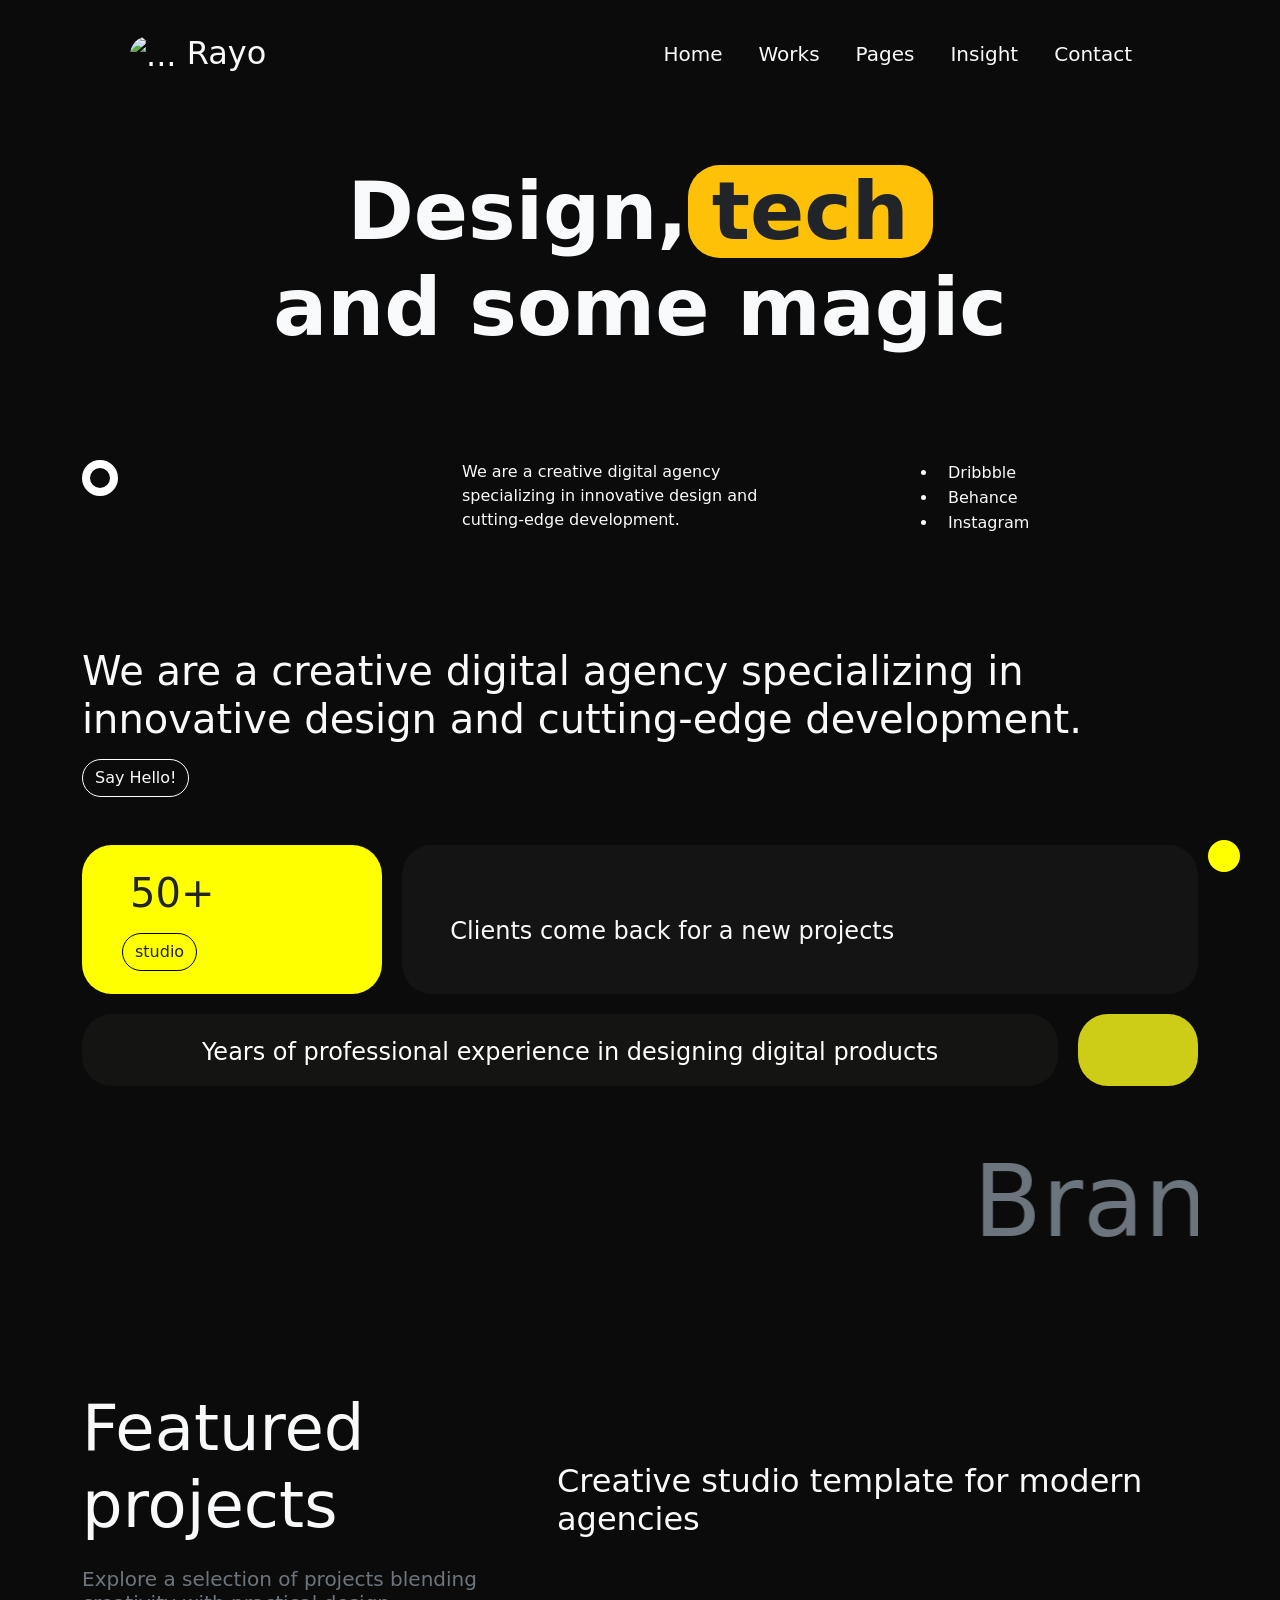
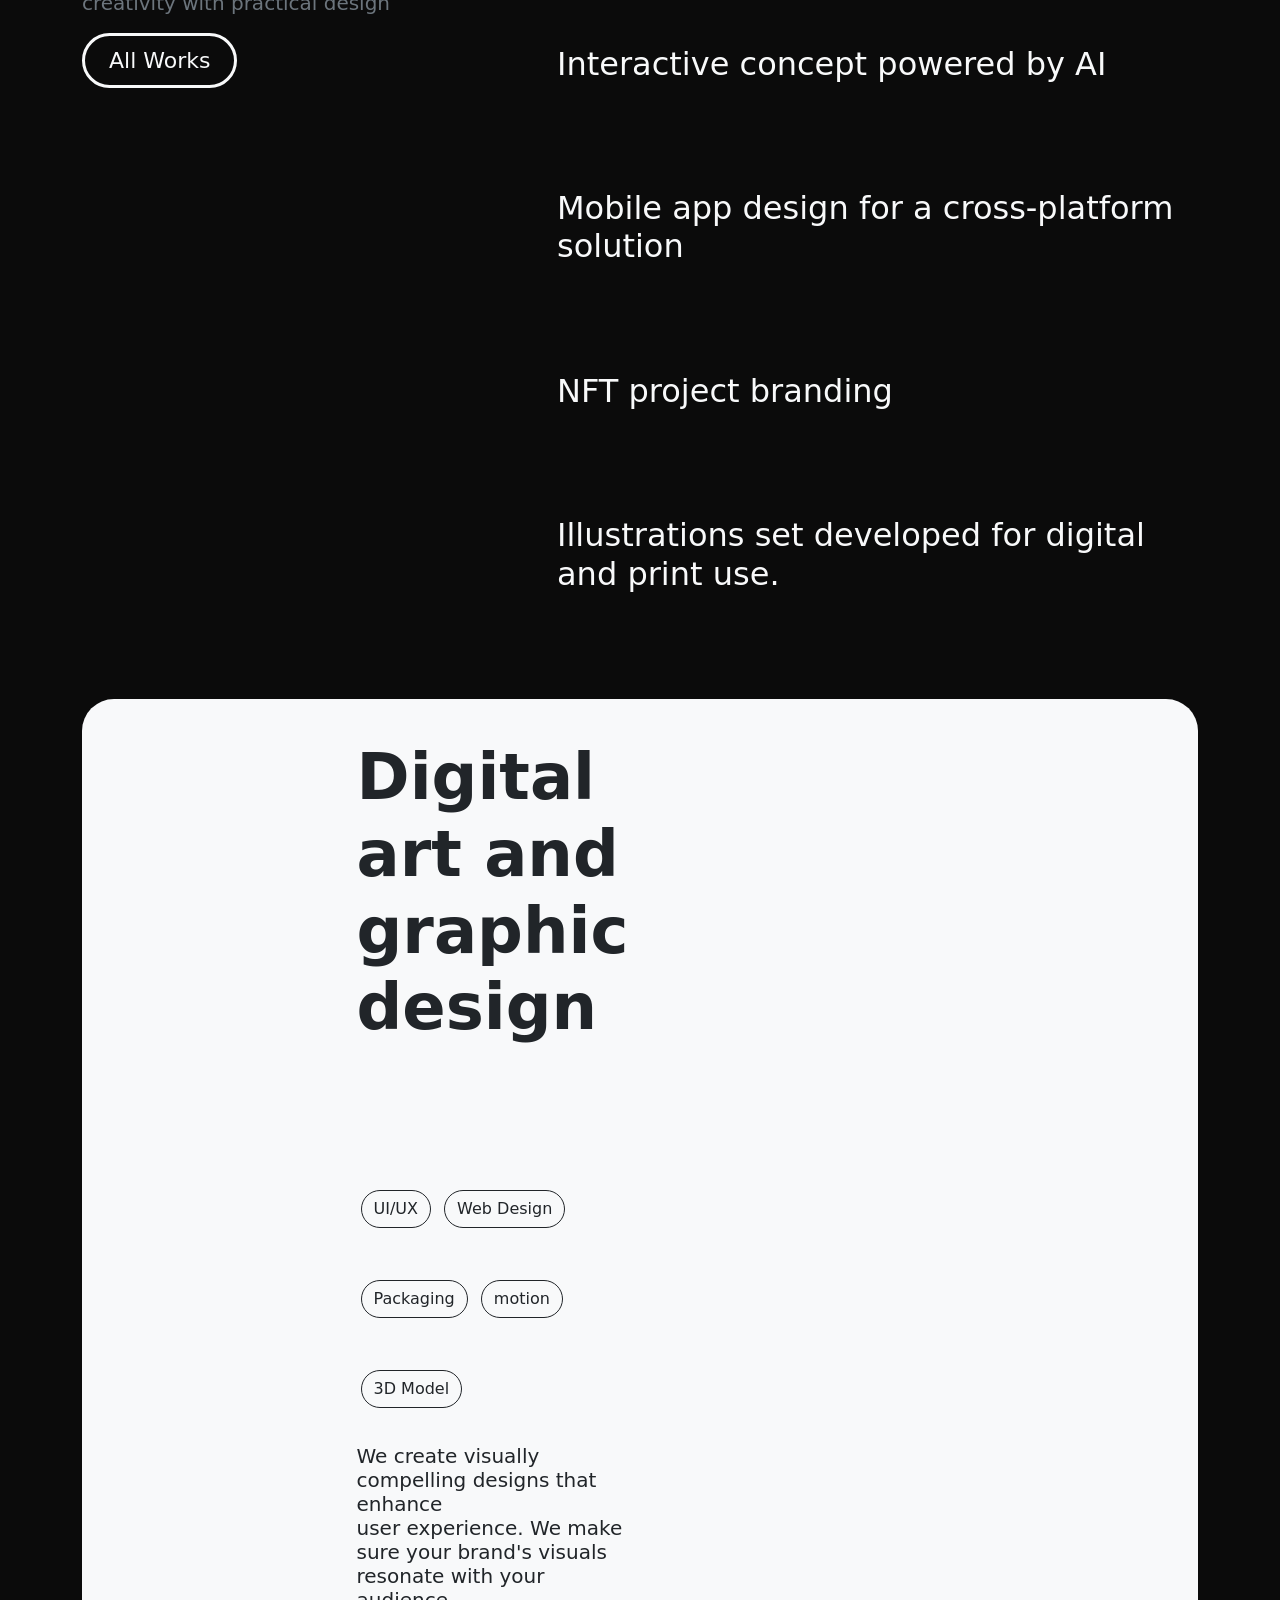
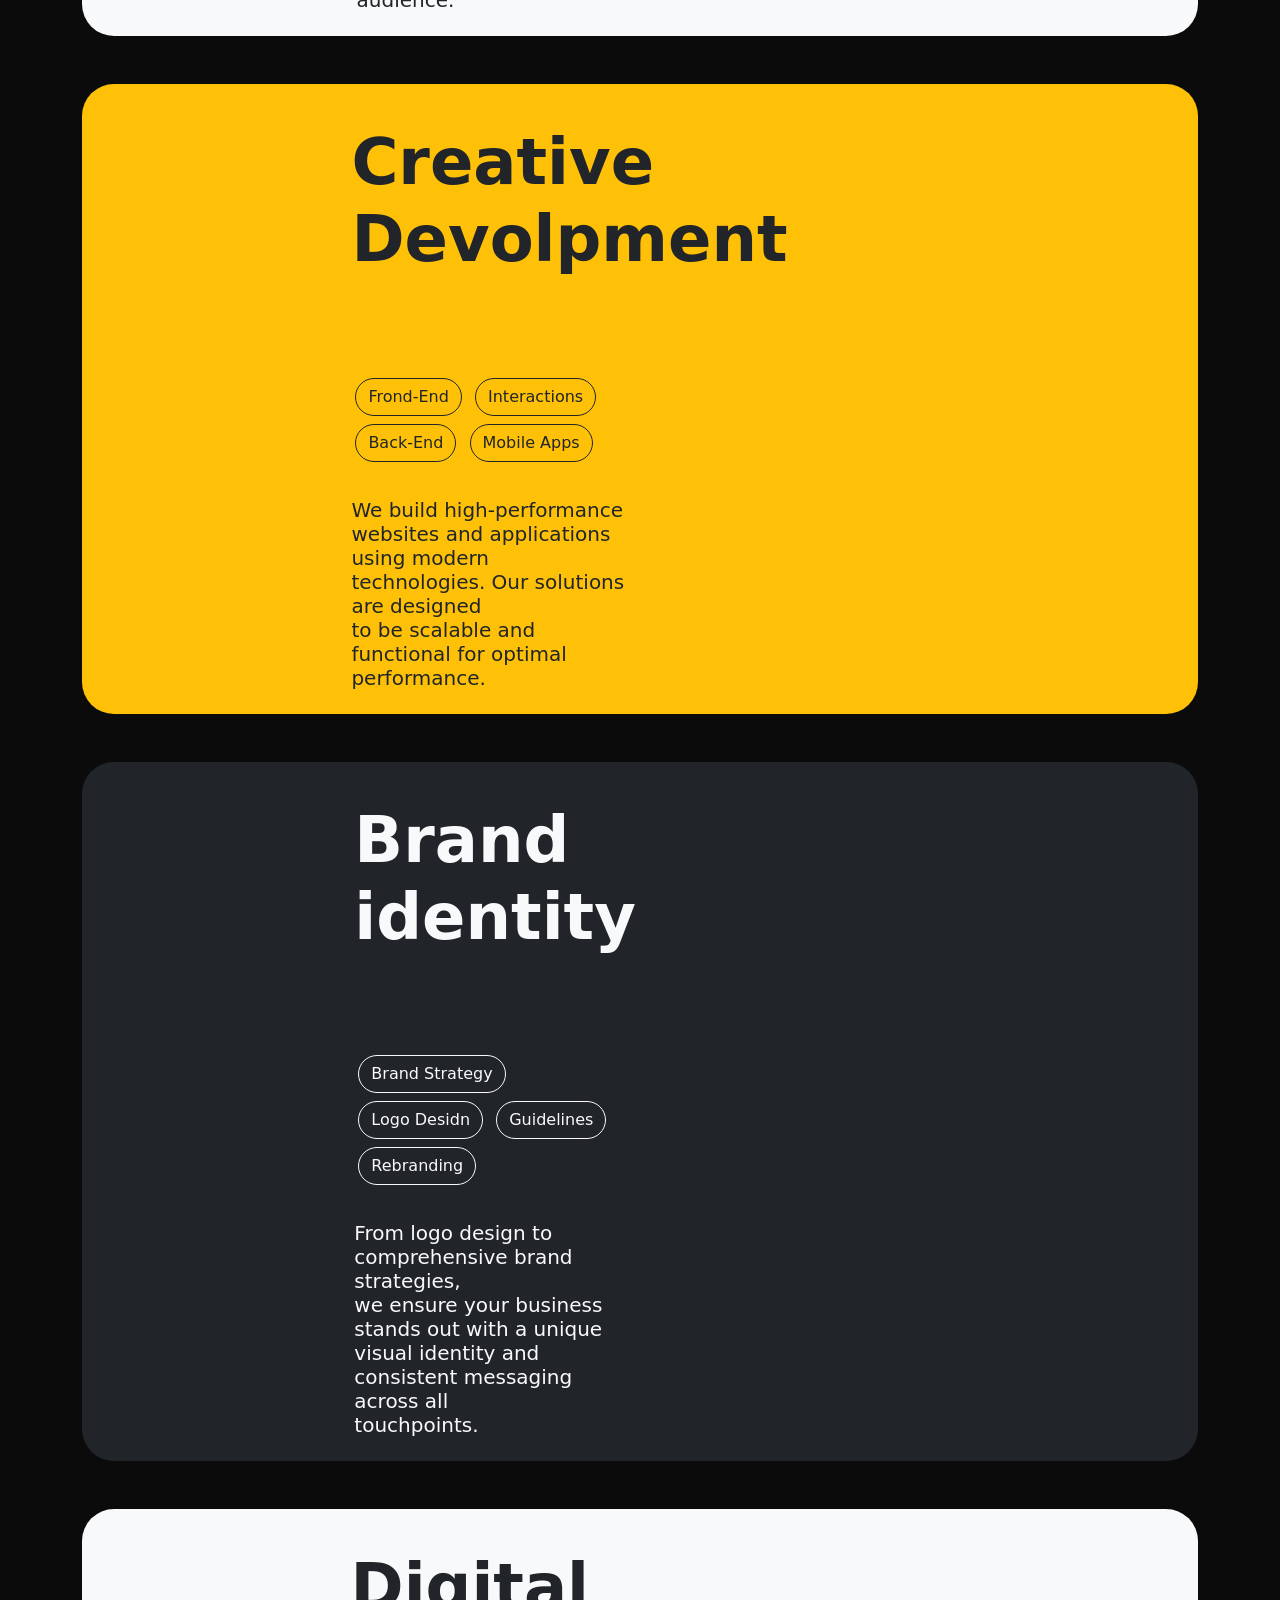
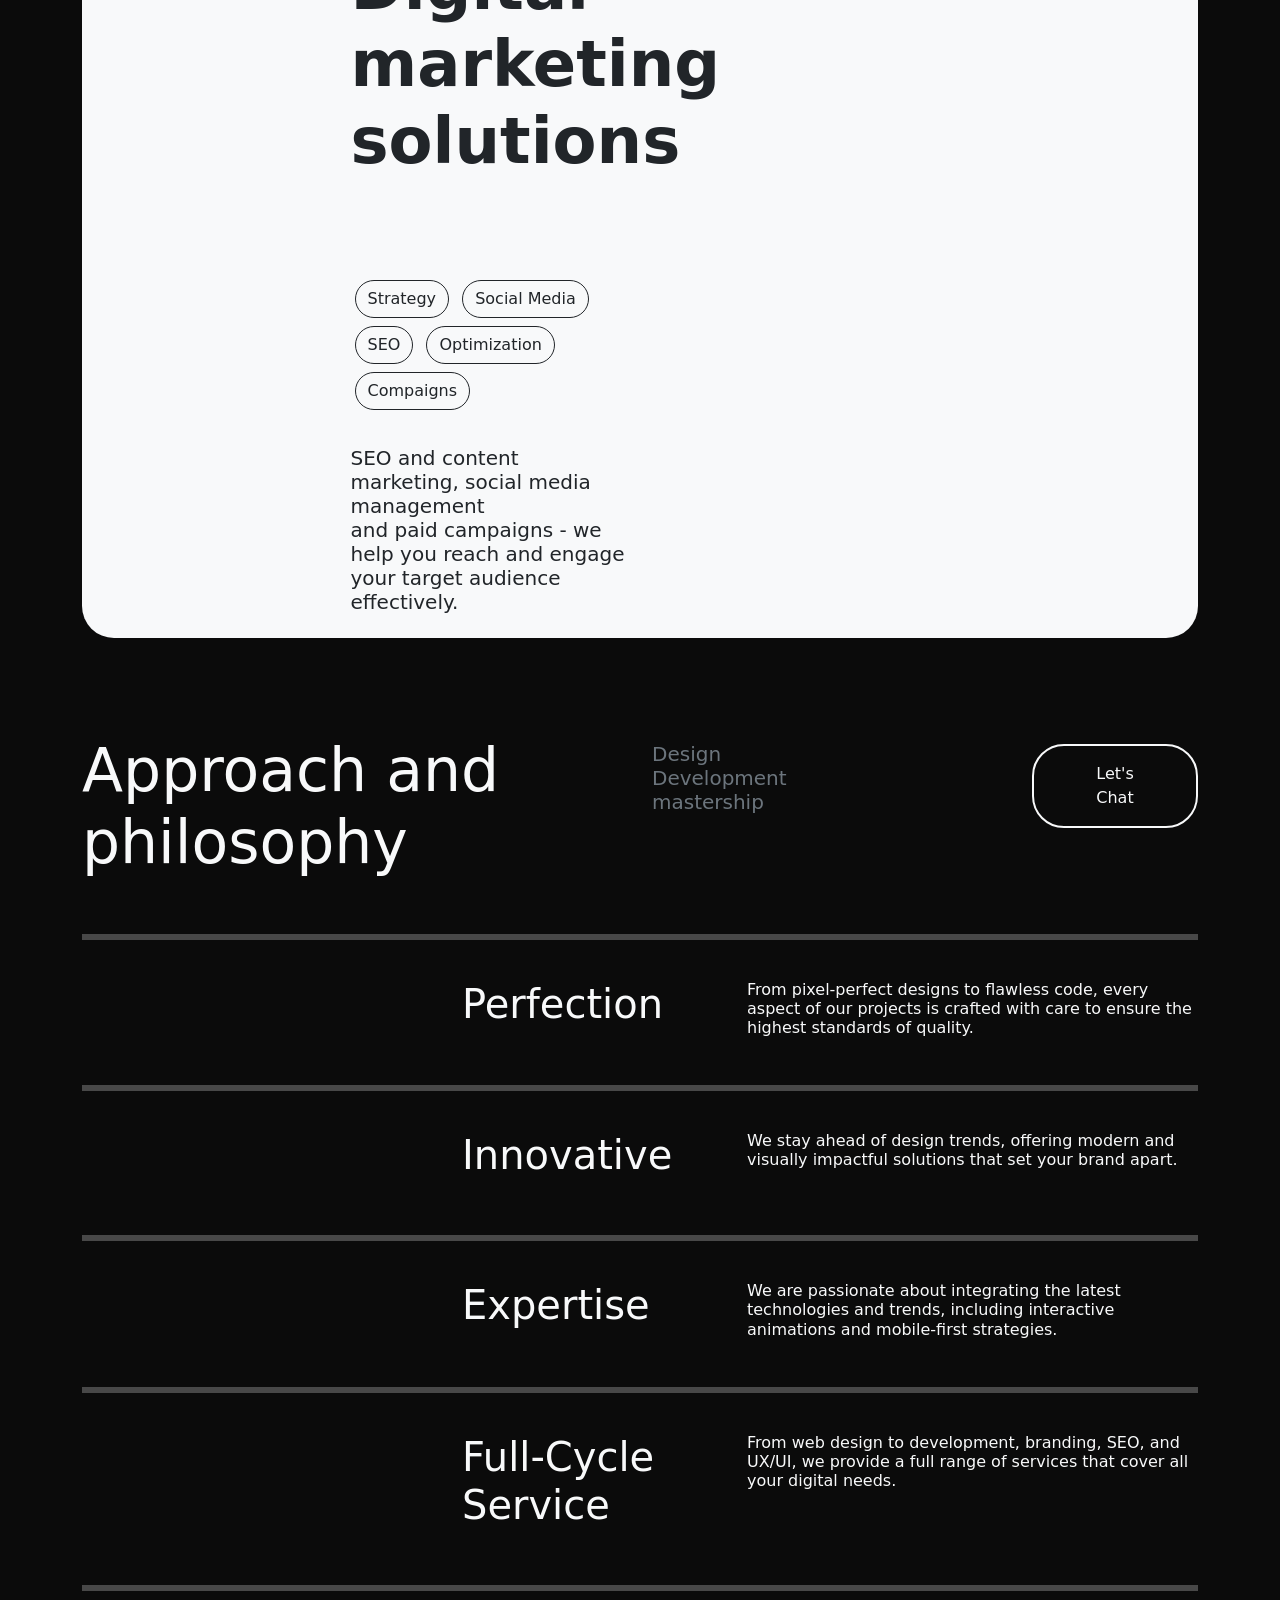
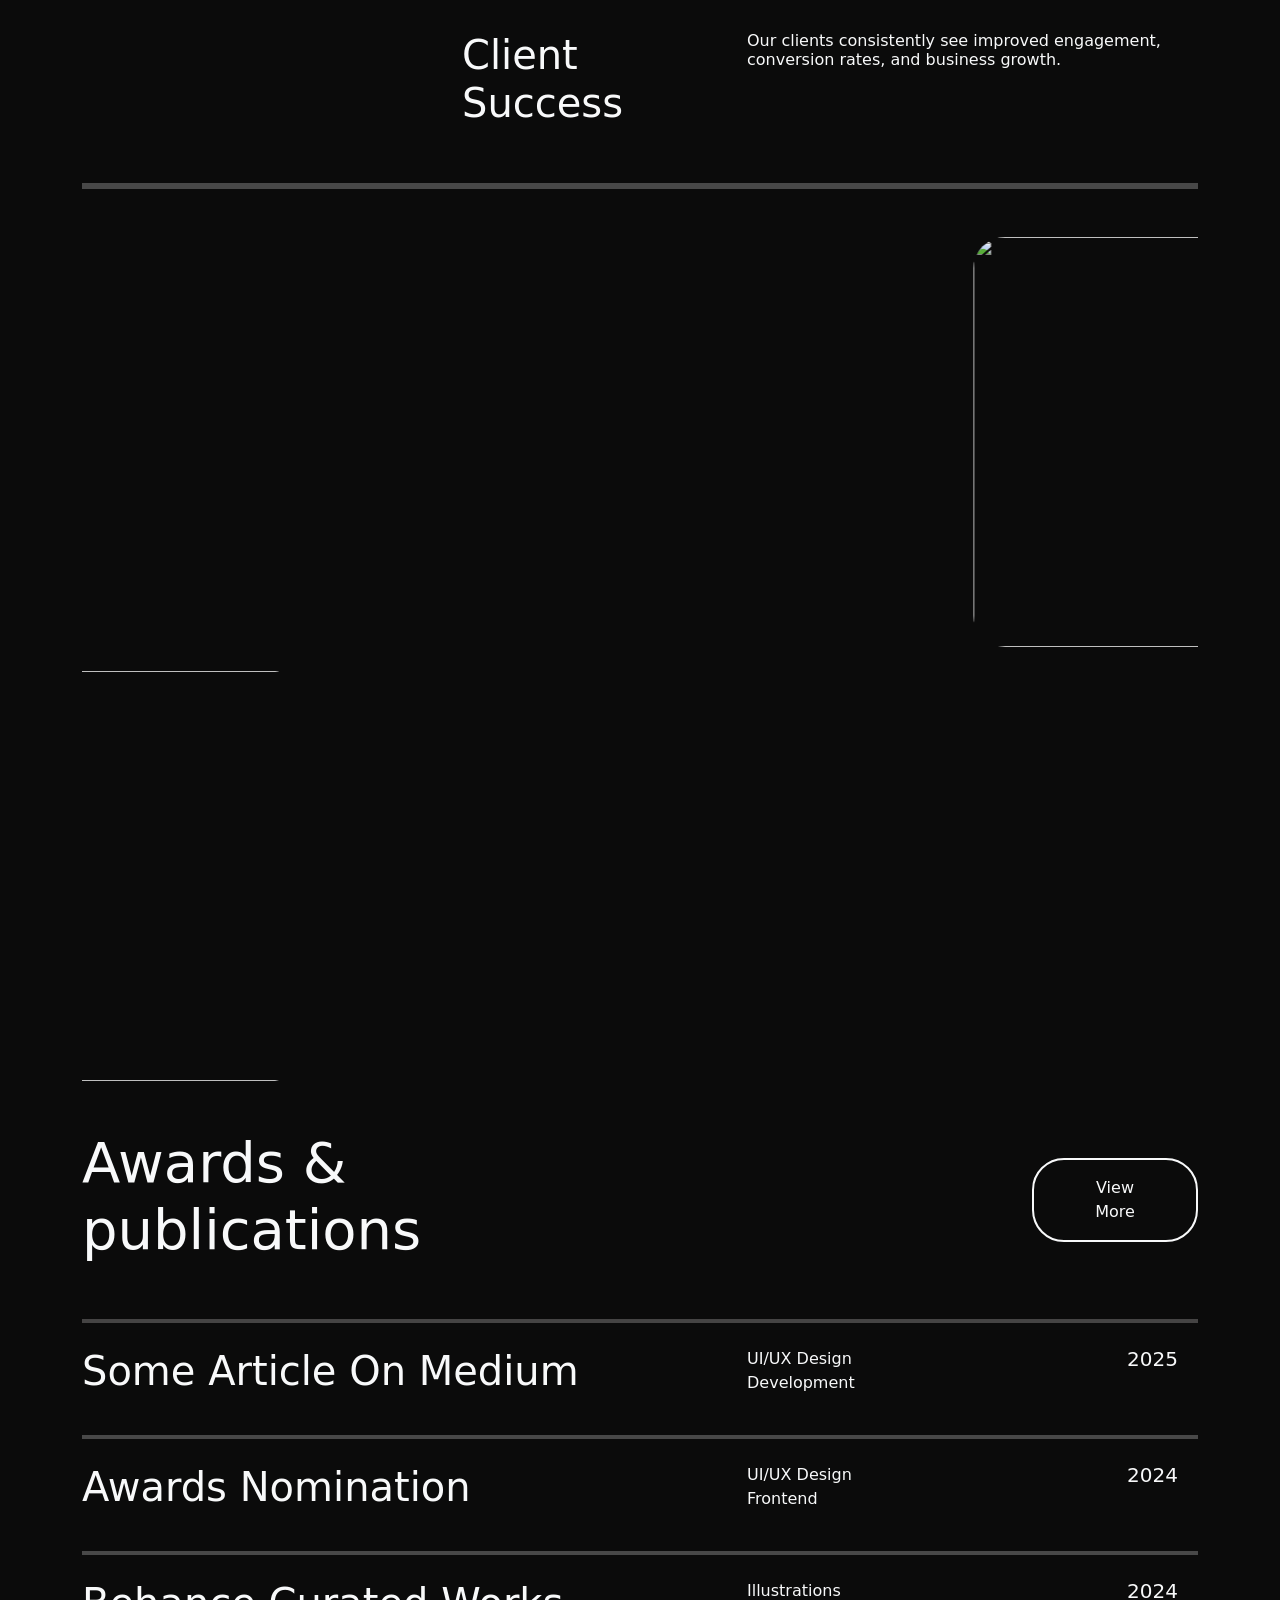
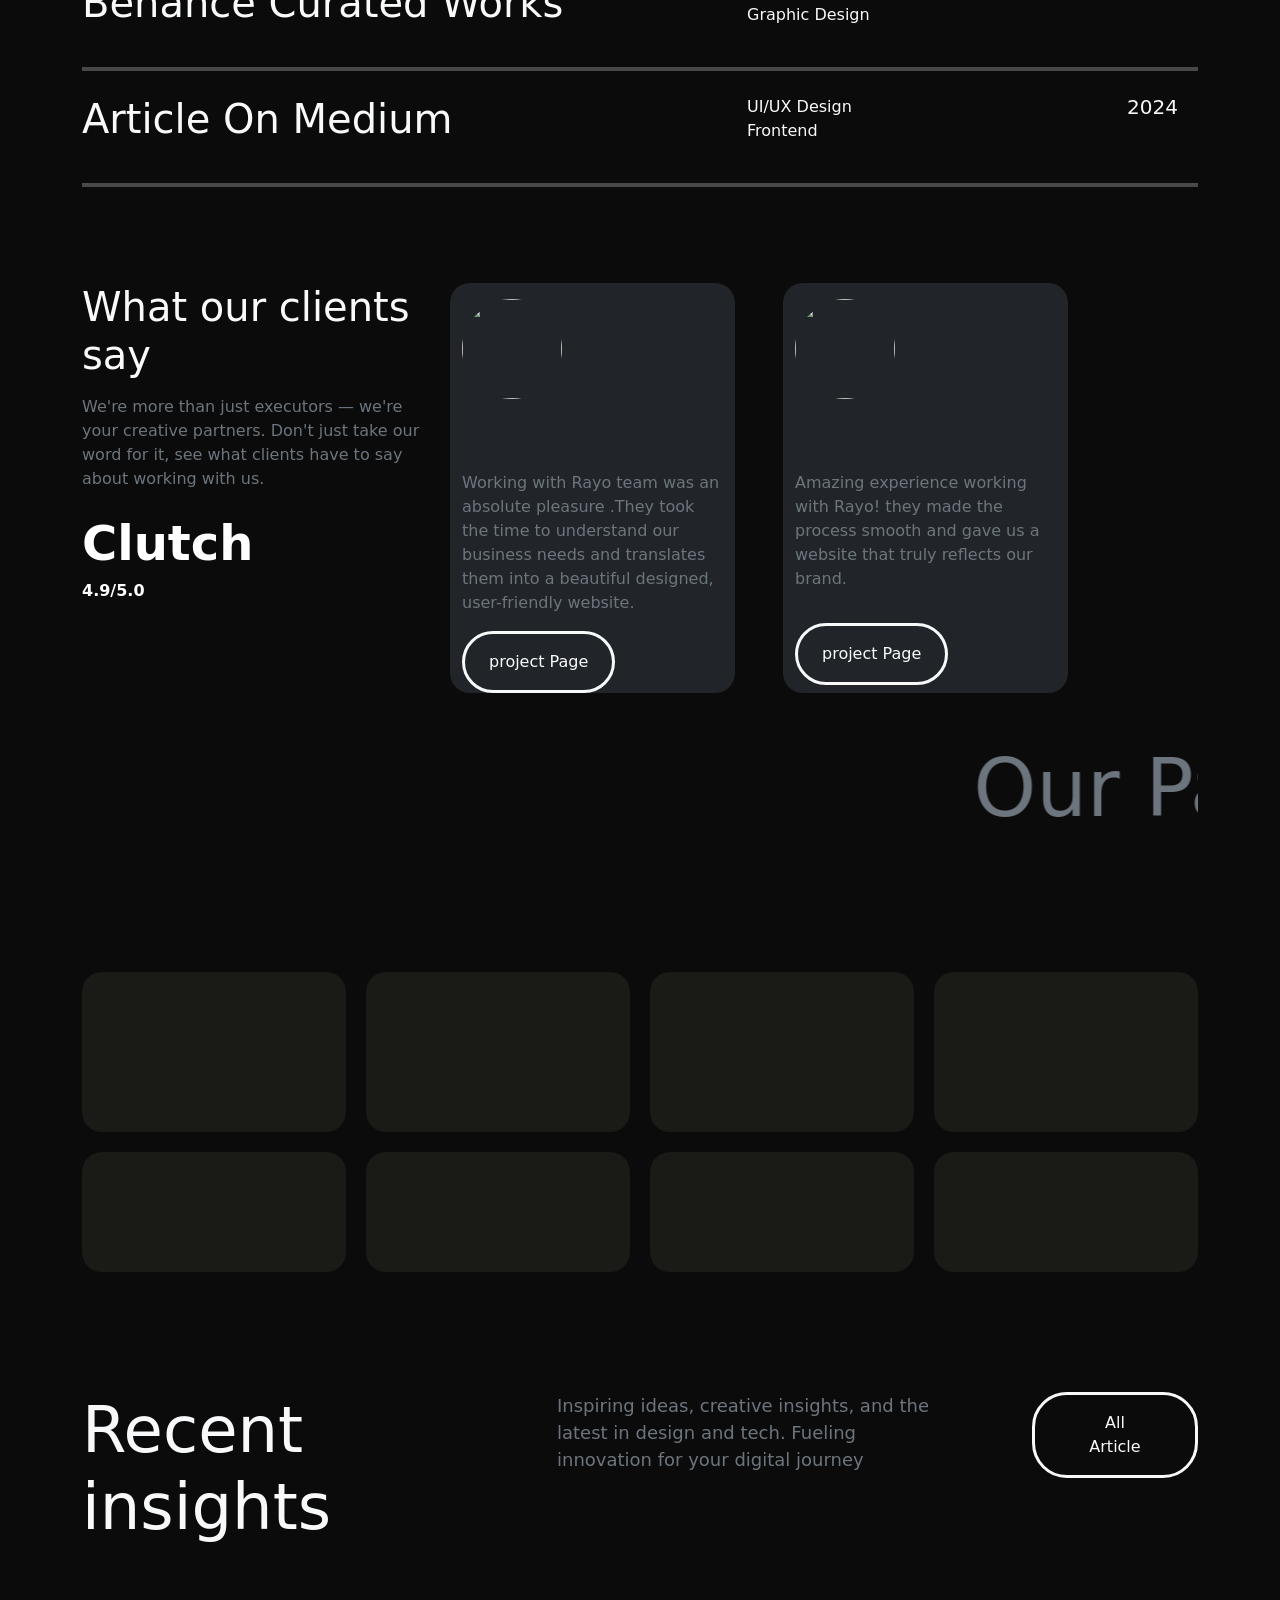
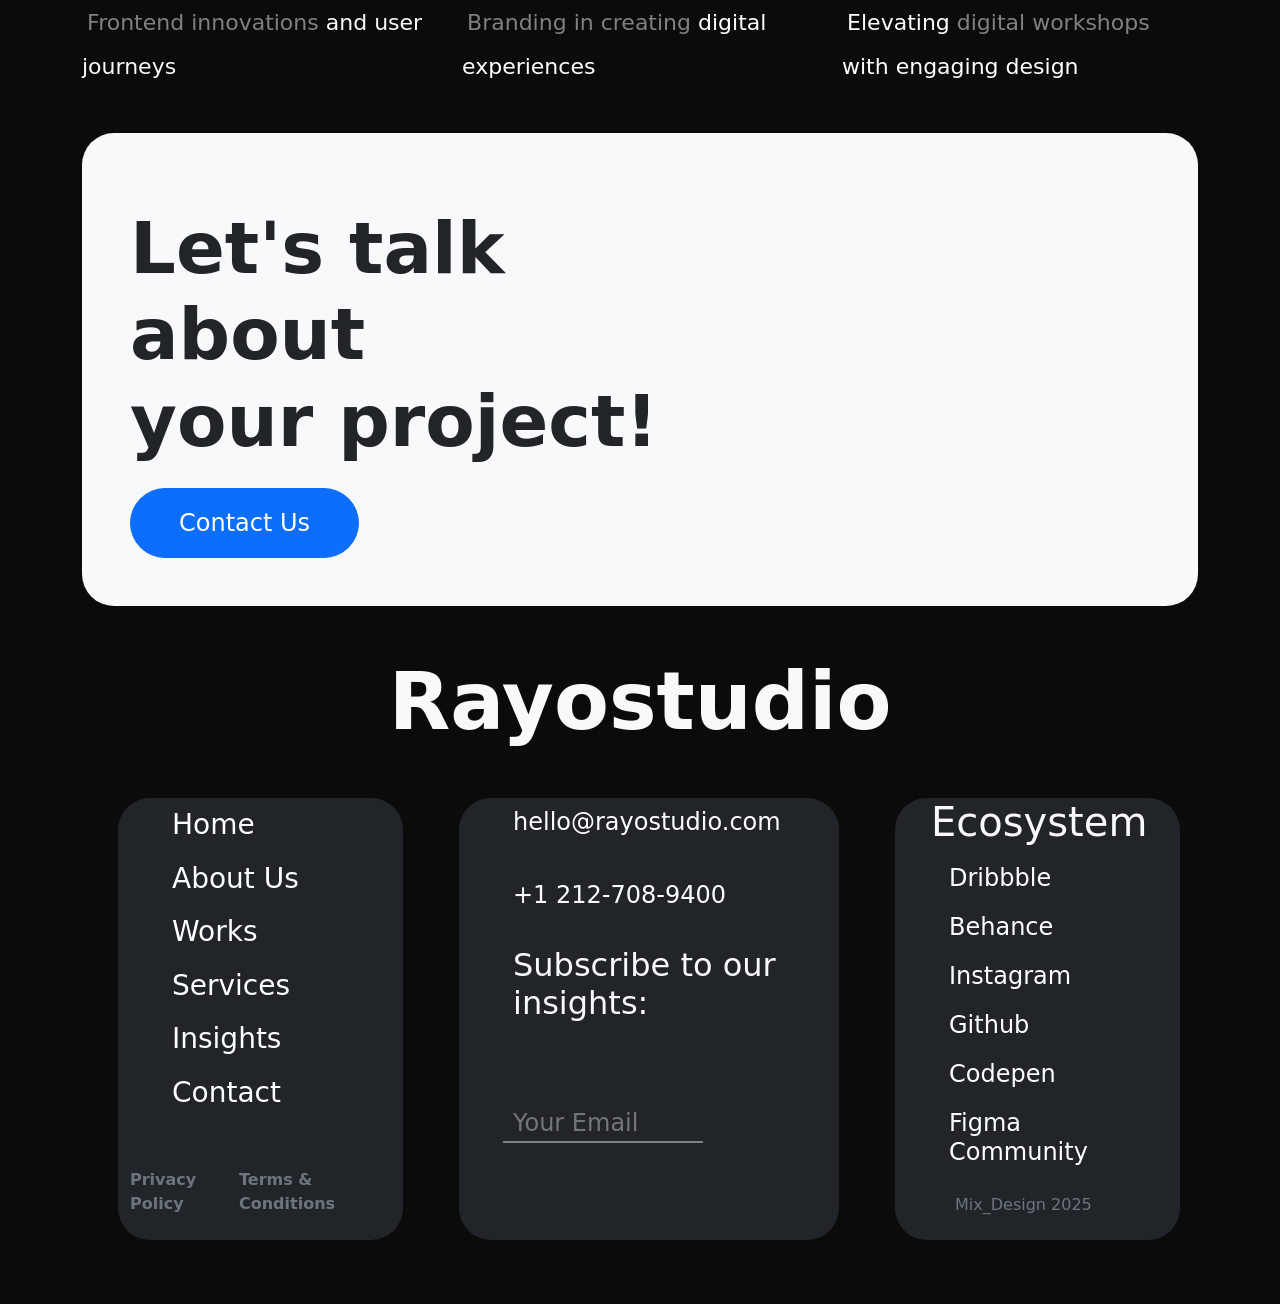
==== index.html @ 3d4ddeba "Update print statement from 'Hello' to 'Goodbye'" ====
<!DOCTYPE html>
<html lang="en">

<head>
    <meta charset="UTF-8">
    <meta name="viewport" content="width=device-width, initial-scale=1.0">
    <title>Design Tech</title>
    <!-------- css linking --------->
    <link rel="stylesheet" href="home.css">
    <link rel="icon"
        href="https://encrypted-tbn0.gstatic.com/images?q=tbn:ANd9GcSQen2JvRYiE6SrvkoeLMg0SegJmRaw70kU9w&s">
    <!--------- google font link ------->
    <link rel="preconnect" href="https://fonts.googleapis.com">
    <link rel="preconnect" href="https://fonts.gstatic.com" crossorigin>
    <link href="https://fonts.googleapis.com/css2?family=Funnel+Display:wght@300..800&display=swap" rel="stylesheet">
    <!------- boostrap link ------->
    <link rel="stylesheet" href="https://cdnjs.cloudflare.com/ajax/libs/font-awesome/7.0.1/css/all.min.css"
        integrity="sha512-2SwdPD6INVrV/lHTZbO2nodKhrnDdJK9/kg2XD1r9uGqPo1cUbujc+IYdlYdEErWNu69gVcYgdxlmVmzTWnetw=="
        crossorigin="anonymous" referrerpolicy="no-referrer" />
    <link rel="stylesheet" href="https://cdn.jsdelivr.net/npm/bootstrap@5.3.8/dist/css/bootstrap.min.css">
</head>

<body style="background-color: rgba(10, 10, 10, 0.993);">
    <div class="container col-12 ">

        <!------- navbar -------->

        <nav class="navbar navbar-expand-lg my-3 px-lg-5" id="navbar">
            <b class="bold h2 text-light">
                <img class=rounded-5
                    src="/images/wolf.png"
                    alt="..." height="60px"> Rayo</b>
            <button class="navbar-toggler" type="button" data-bs-toggle="collapse" data-bs-target="#menu">
                <i class="fa-solid fa-bars text-light"></i>
            </button>
            <div class="collapse navbar-collapse" id="menu">
                <ul class="navbar-nav ms-auto">
                    <li class="nav-item ms-auto h5">
                        <a class="nav-link text-light" href="index.html">Home</a>
                    </li>
                    <li class="nav-item ms-auto h5">
                        <a class="nav-link text-light" href="work.html">Works</a>
                    </li>
                    <li class="nav-item ms-auto h5">
                        <a class="nav-link text-light" href="page.html">Pages</a>
                    </li>
                    <li class="nav-item ms-auto h5">
                        <a class="nav-link text-light" href="insight.html">Insight</a>
                    </li>
                    <li class="nav-item ms-auto h5">
                        <a class="nav-link text-light " href="contact.html">Contact</a>
                    </li>
                </ul>
            </div>
        </nav>

        <!--------- home -------->

        <section id="home">
            <div class="row">
                <div class="col-lg-12 col-md-12 col-sm-12 my-5 text-center">
                    <h1 class="text-light display-1">Design,<span
                            class="bg-warning text-dark rounded-5 px-4">tech</span><br>and some magic</h1>
                </div>
                <div class="col col-lg-8 position-relative">
                    <img class="aa d-none d-md-block"
                        src="/images/silverheart.webp" alt=""
                        height="100">
                    <img class="bb d-none d-md-block"
                        src="/images/helmet.webp" alt="" height="100">
                    <img class="cc d-none d-md-block"
                        src="/images/dice.webp" alt="" height="100">
                </div>
            </div>
        </section>

        <section class="my-5 ">
            <div class="row">
                <div class="col d-none d-md-block">
                    <img class="ss" src="/images/sringroll.webp"
                        alt="" height="70px">
                </div>
                <div class="col text-light">
                    <p>We are a creative digital agency specializing in innovative design and cutting-edge development.
                    </p>
                </div>
                <div class="col text-light">
                    <ul class="d mx-5 px-5">
                        <li>Dribbble</li>
                        <li>Behance</li>
                        <li>Instagram</li>
                    </ul>
                </div>
            </div>
            <img class="img-fluid my-5 rounded-5"
                src="/images/blen" alt="">
            <p class="text-light display-6">We are a creative digital agency specializing in innovative design and
                cutting-edge development.</p>
            <button class="btn text-light border-white rounded-5">Say Hello!</button>
        </section>

        <section class="grid my-5">
            <div class="g1">
                <img src="/images/star.webp" alt="">
                <h1 class="mx-5 ">50+</h1>
                <button class="btn btn-rounded-5"> studio</button>
            </div>
            <div class="g2">
                <img src="/images/twophone.webp" alt="">
                <p class="text-light m-5 h4">Clients come back for a new projects</p>
            </div>
            <div class="g3">
                <img src="/images/robo" alt="">
                <p>Years of professional experience in designing digital products</p>

            </div>
            <div class="g4">
                <img src="/images/helmet.webp" alt="">
            </div>
        </section>


        <div class="run">              
            <marquee
                class="text-secondary display-1 d-flex d-inline align-items-center justify-content-around w-100 col-12 py-2" style="font-weight: 400; font-size: 100px;">
                Branding <svg xmlns="http://www.w3.org/2000/svg" width="16" height="16" fill="currentColor"
                class="bi bi-stars" viewBox="0 0 16 16">
                <path
                d="M7.657 6.247c.11-.33.576-.33.686 0l.645 1.937a2.89 2.89 0 0 0 1.829 1.828l1.936.645c.33.11.33.576 0 .686l-1.937.645a2.89 2.89 0 0 0-1.828 1.829l-.645 1.936a.361.361 0 0 1-.686 0l-.645-1.937a2.89 2.89 0 0 0-1.828-1.828l-1.937-.645a.361.361 0 0 1 0-.686l1.937-.645a2.89 2.89 0 0 0 1.828-1.828zM3.794 1.148a.217.217 0 0 1 .412 0l.387 1.162c.173.518.579.924 1.097 1.097l1.162.387a.217.217 0 0 1 0 .412l-1.162.387A1.73 1.73 0 0 0 4.593 5.69l-.387 1.162a.217.217 0 0 1-.412 0L3.407 5.69A1.73 1.73 0 0 0 2.31 4.593l-1.162-.387a.217.217 0 0 1 0-.412l1.162-.387A1.73 1.73 0 0 0 3.407 2.31zM10.863.099a.145.145 0 0 1 .274 0l.258.774c.115.346.386.617.732.732l.774.258a.145.145 0 0 1 0 .274l-.774.258a1.16 1.16 0 0 0-.732.732l-.258.774a.145.145 0 0 1-.274 0l-.258-.774a1.16 1.16 0 0 0-.732-.732L9.1 2.137a.145.145 0 0 1 0-.274l.774-.258c.346-.115.617-.386.732-.732z" />
                </svg>eCommerce<svg xmlns="http://www.w3.org/2000/svg" width="16" height="16" fill="currentColor"
                class="bi bi-stars" viewBox="0 0 16 16">
                <path
                d="M7.657 6.247c.11-.33.576-.33.686 0l.645 1.937a2.89 2.89 0 0 0 1.829 1.828l1.936.645c.33.11.33.576 0 .686l-1.937.645a2.89 2.89 0 0 0-1.828 1.829l-.645 1.936a.361.361 0 0 1-.686 0l-.645-1.937a2.89 2.89 0 0 0-1.828-1.828l-1.937-.645a.361.361 0 0 1 0-.686l1.937-.645a2.89 2.89 0 0 0 1.828-1.828zM3.794 1.148a.217.217 0 0 1 .412 0l.387 1.162c.173.518.579.924 1.097 1.097l1.162.387a.217.217 0 0 1 0 .412l-1.162.387A1.73 1.73 0 0 0 4.593 5.69l-.387 1.162a.217.217 0 0 1-.412 0L3.407 5.69A1.73 1.73 0 0 0 2.31 4.593l-1.162-.387a.217.217 0 0 1 0-.412l1.162-.387A1.73 1.73 0 0 0 3.407 2.31zM10.863.099a.145.145 0 0 1 .274 0l.258.774c.115.346.386.617.732.732l.774.258a.145.145 0 0 1 0 .274l-.774.258a1.16 1.16 0 0 0-.732.732l-.258.774a.145.145 0 0 1-.274 0l-.258-.774a1.16 1.16 0 0 0-.732-.732L9.1 2.137a.145.145 0 0 1 0-.274l.774-.258c.346-.115.617-.386.732-.732z" />
                </svg> Mobile<svg xmlns="http://www.w3.org/2000/svg" width="16" height="16" fill="currentColor"
                class="bi bi-stars" viewBox="0 0 16 16">
                <path
                d="M7.657 6.247c.11-.33.576-.33.686 0l.645 1.937a2.89 2.89 0 0 0 1.829 1.828l1.936.645c.33.11.33.576 0 .686l-1.937.645a2.89 2.89 0 0 0-1.828 1.829l-.645 1.936a.361.361 0 0 1-.686 0l-.645-1.937a2.89 2.89 0 0 0-1.828-1.828l-1.937-.645a.361.361 0 0 1 0-.686l1.937-.645a2.89 2.89 0 0 0 1.828-1.828zM3.794 1.148a.217.217 0 0 1 .412 0l.387 1.162c.173.518.579.924 1.097 1.097l1.162.387a.217.217 0 0 1 0 .412l-1.162.387A1.73 1.73 0 0 0 4.593 5.69l-.387 1.162a.217.217 0 0 1-.412 0L3.407 5.69A1.73 1.73 0 0 0 2.31 4.593l-1.162-.387a.217.217 0 0 1 0-.412l1.162-.387A1.73 1.73 0 0 0 3.407 2.31zM10.863.099a.145.145 0 0 1 .274 0l.258.774c.115.346.386.617.732.732l.774.258a.145.145 0 0 1 0 .274l-.774.258a1.16 1.16 0 0 0-.732.732l-.258.774a.145.145 0 0 1-.274 0l-.258-.774a1.16 1.16 0 0 0-.732-.732L9.1 2.137a.145.145 0 0 1 0-.274l.774-.258c.346-.115.617-.386.732-.732z" />
                </svg> Apps<svg xmlns="http://www.w3.org/2000/svg" width="16" height="16" fill="currentColor"
                class="bi bi-stars" viewBox="0 0 16 16">
                <path
                d="M7.657 6.247c.11-.33.576-.33.686 0l.645 1.937a2.89 2.89 0 0 0 1.829 1.828l1.936.645c.33.11.33.576 0 .686l-1.937.645a2.89 2.89 0 0 0-1.828 1.829l-.645 1.936a.361.361 0 0 1-.686 0l-.645-1.937a2.89 2.89 0 0 0-1.828-1.828l-1.937-.645a.361.361 0 0 1 0-.686l1.937-.645a2.89 2.89 0 0 0 1.828-1.828zM3.794 1.148a.217.217 0 0 1 .412 0l.387 1.162c.173.518.579.924 1.097 1.097l1.162.387a.217.217 0 0 1 0 .412l-1.162.387A1.73 1.73 0 0 0 4.593 5.69l-.387 1.162a.217.217 0 0 1-.412 0L3.407 5.69A1.73 1.73 0 0 0 2.31 4.593l-1.162-.387a.217.217 0 0 1 0-.412l1.162-.387A1.73 1.73 0 0 0 3.407 2.31zM10.863.099a.145.145 0 0 1 .274 0l.258.774c.115.346.386.617.732.732l.774.258a.145.145 0 0 1 0 .274l-.774.258a1.16 1.16 0 0 0-.732.732l-.258.774a.145.145 0 0 1-.274 0l-.258-.774a1.16 1.16 0 0 0-.732-.732L9.1 2.137a.145.145 0 0 1 0-.274l.774-.258c.346-.115.617-.386.732-.732z" />
                </svg> Design<svg xmlns="http://www.w3.org/2000/svg" width="16" height="16" fill="currentColor"
                class="bi bi-stars" viewBox="0 0 16 16">
                <path
                d="M7.657 6.247c.11-.33.576-.33.686 0l.645 1.937a2.89 2.89 0 0 0 1.829 1.828l1.936.645c.33.11.33.576 0 .686l-1.937.645a2.89 2.89 0 0 0-1.828 1.829l-.645 1.936a.361.361 0 0 1-.686 0l-.645-1.937a2.89 2.89 0 0 0-1.828-1.828l-1.937-.645a.361.361 0 0 1 0-.686l1.937-.645a2.89 2.89 0 0 0 1.828-1.828zM3.794 1.148a.217.217 0 0 1 .412 0l.387 1.162c.173.518.579.924 1.097 1.097l1.162.387a.217.217 0 0 1 0 .412l-1.162.387A1.73 1.73 0 0 0 4.593 5.69l-.387 1.162a.217.217 0 0 1-.412 0L3.407 5.69A1.73 1.73 0 0 0 2.31 4.593l-1.162-.387a.217.217 0 0 1 0-.412l1.162-.387A1.73 1.73 0 0 0 3.407 2.31zM10.863.099a.145.145 0 0 1 .274 0l.258.774c.115.346.386.617.732.732l.774.258a.145.145 0 0 1 0 .274l-.774.258a1.16 1.16 0 0 0-.732.732l-.258.774a.145.145 0 0 1-.274 0l-.258-.774a1.16 1.16 0 0 0-.732-.732L9.1 2.137a.145.145 0 0 1 0-.274l.774-.258c.346-.115.617-.386.732-.732z" />
                </svg> Development<svg xmlns="http://www.w3.org/2000/svg" width="16" height="16" fill="currentColor"
                class="bi bi-stars" viewBox="0 0 16 16">
                <path
                d="M7.657 6.247c.11-.33.576-.33.686 0l.645 1.937a2.89 2.89 0 0 0 1.829 1.828l1.936.645c.33.11.33.576 0 .686l-1.937.645a2.89 2.89 0 0 0-1.828 1.829l-.645 1.936a.361.361 0 0 1-.686 0l-.645-1.937a2.89 2.89 0 0 0-1.828-1.828l-1.937-.645a.361.361 0 0 1 0-.686l1.937-.645a2.89 2.89 0 0 0 1.828-1.828zM3.794 1.148a.217.217 0 0 1 .412 0l.387 1.162c.173.518.579.924 1.097 1.097l1.162.387a.217.217 0 0 1 0 .412l-1.162.387A1.73 1.73 0 0 0 4.593 5.69l-.387 1.162a.217.217 0 0 1-.412 0L3.407 5.69A1.73 1.73 0 0 0 2.31 4.593l-1.162-.387a.217.217 0 0 1 0-.412l1.162-.387A1.73 1.73 0 0 0 3.407 2.31zM10.863.099a.145.145 0 0 1 .274 0l.258.774c.115.346.386.617.732.732l.774.258a.145.145 0 0 1 0 .274l-.774.258a1.16 1.16 0 0 0-.732.732l-.258.774a.145.145 0 0 1-.274 0l-.258-.774a1.16 1.16 0 0 0-.732-.732L9.1 2.137a.145.145 0 0 1 0-.274l.774-.258c.346-.115.617-.386.732-.732z" />
                </svg>
            </marquee> 
        </div>

        <div class="feature my-5 py-5">
            <div class="row">
                <div class="left col-lg-5 col-md-5 col-sm-12">
                    <h1 class="text-light display-3 my-4">Featured<br>projects</h1>
                    <p class="text-secondary h5 my-3">Explore a selection of projects blending<br>creativity with practical design</p>
                    <button class="btn rounded-5 border-light border-3 text-light p-2 px-4"> <span class="aw">All Works</span></button>
                </div>
                <div class="left col-lg-7 col-md-7 col-sm-12">
                    <img class="img-fluid  my-5 w-100 rounded-5" src="/images/laptop.webp" alt="">
                    <p class="text-light h2">Creative studio template for modern agencies</p>
                    <img class="img-fluid  my-5 w-100 rounded-5" src="/images/ai.webp" alt="">
                    <p class="text-light h2">Interactive concept powered by AI</p>
                    <img class="img-fluid  my-5 w-100 rounded-5" src="/images/handphone.webp" alt="">
                    <p class="text-light h2">Mobile app design for a cross-platform solution</p>
                    <img class="img-fluid  my-5 w-100 rounded-5" src="/images/burger.webp" alt="">
                    <p class="text-light h2">NFT project branding</p>
                    <img class="img-fluid  my-5 w-100 rounded-5" src="/images/rock.webp" alt="">
                    <p class="text-light h2">Illustrations set developed for digital and print use.</p>
                </div>
            </div>
        </div>

        <section class="bg-light rounded-5 d-flex align-items-center justify-content-around my-5 p-3 ">
            <div class="row">
                <div class="col-lg-6 col-md-12 col-sm-12 mt-4">
                    <h1 class="dd display-3 mb-lg-5 mb-md-5 mb-sm-1 mb-xs-1 pb-lg-5 pb-md-4 pb-sm-4 pb-xs-3" style="font-weight:700;">Digital art and <br> graphic design</h1>
                    <button class="btn rounded-5 border-1 border-dark m-1 mt-lg-5 " >UI/UX</button>
                    <button class="btn rounded-5 border-1 border-dark m-1 mt-lg-5 ">Web Design</button>
                    <button class="btn rounded-5 border-1 border-dark m-1 mt-lg-5 ">Packaging</button>
                    <button class="btn rounded-5 border-1 border-dark m-1 mt-lg-5 ">motion</button>
                    <button class="btn rounded-5 border-1 border-dark m-1 mt-lg-5 ">3D Model</button>
                    <p class="h5 mt-lg-4 pt-lg-2">We create visually compelling designs that enhance <br> user experience. We make sure your brand's visuals <br> resonate with your audience.</p>
                </div>
                <div class="col-lg-6 col-md-8 col-sm-6">
                    <img class="img-fluid mt-lg-5 mt-md-4 mt-sm-3" src="https://mixdesign.dev/themeforest/rayo/img/works/preview/600x600_prv-03.webp" alt="">
                </div>
            </div>
        </section>

        <section class="bg-warning rounded-5 d-flex align-items-center justify-content-around my-5 p-3">
            <div class="row">
                <div class="col-lg-6 col-md-12 col-sm-12 mt-4">
                    <h1 class="dd display-3 mb-lg-5 mb-md-5 mb-sm-1 mb-xs-1 pb-lg-5 pb-md-4 pb-sm-4 pb-xs-3" style="font-weight:600;">Creative <br> Devolpment</h1>
                    <button class="btn rounded-5 border-1 border-dark m-1" >Frond-End</button>
                    <button class="btn rounded-5 border-1 border-dark m-1">Interactions</button>
                    <button class="btn rounded-5 border-1 border-dark m-1">Back-End</button>
                    <button class="btn rounded-5 border-1 border-dark m-1">Mobile Apps</button>
                    <p class="h5 mt-lg-4 pt-lg-2">We build high-performance websites and applications <br> using modern technologies. Our solutions are designed <br> to be scalable and functional for optimal performance.</p>
                </div>
                <div class="col-lg-6 col-md-8 col-sm-6">
                    <img class="img-fluid mt-lg-5 mt-md-4 mt-sm-3" src="https://mixdesign.dev/themeforest/rayo/img/services/800x800_ser-02.webp" alt="">
                </div>
            </div>
        </section>

        <section class="bg-dark rounded-5 d-flex align-items-center justify-content-around my-5 p-3" style="background-color: black;">
            <div class="row">
                <div class="col-lg-6 col-md-12 col-sm-12 mt-4">
                    <h1 class="dd display-3 mb-lg-5 mb-md-5 mb-sm-1 mb-xs-1 pb-lg-5 pb-md-4 pb-sm-4 pb-xs-3 text-light" style="font-weight:700;">Brand <br> identity</h1>
                    <button class="btn rounded-5 border-1 border-light m-1 text-light" >Brand Strategy</button>
                    <button class="btn rounded-5 border-1 border-light m-1 text-light">Logo Desidn</button>
                    <button class="btn rounded-5 border-1 border-light m-1 text-light">Guidelines</button>
                    <button class="btn rounded-5 border-1 border-light m-1 text-light">Rebranding</button>
                    <p class="h5 mt-4 pt-2 text-light">From logo design to comprehensive brand strategies,<br> we ensure your business stands out with a unique <br> visual identity and consistent messaging across all <br> touchpoints.</p>
                </div>
                <div class="col-lg-6 col-md-8 col-sm-6">
                    <img class="img-fluid mt-lg-5 mt-md-4 mt-sm-3 " src="https://mixdesign.dev/themeforest/rayo/img/services/800x800_ser-03.webp" alt="">
                </div>
            </div>
        </section>

        <section class="bg-light rounded-5 d-flex align-items-center justify-content-around my-5 p-3">
            <div class="row">
                <div class="col-lg-6 col-md-12 col-sm-12 mt-4">
                    <h1 class="dd display-3 mb-lg-5 mb-md-5 mb-sm-1 mb-xs-1 pb-lg-5 pb-md-4 pb-sm-4 pb-xs-3" style="font-weight:700;">Digital <br> marketing <br> solutions</h1>
                    <button class="btn rounded-5 border-1 border-dark m-1" >Strategy</button>
                    <button class="btn rounded-5 border-1 border-dark m-1">Social Media</button>
                    <button class="btn rounded-5 border-1 border-dark m-1">SEO</button>
                    <button class="btn rounded-5 border-1 border-dark m-1">Optimization</button> <br>
                    <button class="btn rounded-5 border-1 border-dark m-1">Compaigns</button>
                    <p class="h5 mt-lg-4 pt-lg-2">SEO and content marketing, social media management <br> and paid campaigns - we help you reach and engage <br> your target audience effectively.</p>
                </div>
                <div class="col-lg-6 col-md-8 col-sm-6">
                    <img class="img-fluid mt-lg-5 mt-md-4 mt-sm-3" src="https://mixdesign.dev/themeforest/rayo/img/services/800x800_ser-04.webp" alt="">
                </div>
            </div>
        </section>

        <div class="mb-5">
            <div class="row d-flex align-items-center justify-content-around">
                <div class="col-lg-6 col-md-12 col-sm-12 mt-5">
                    <h1 class="text-light" style="font-size: 60px;">Approach and <br> philosophy</h1>
                </div>
                <div class="col-lg-4 col-md-12 col-sm-12">
                    <p class="text-secondary h5 pb-4 pt-3">Design <br> Development <br>mastership</p>
                </div>
                <div class="col-lg-2 col-md-12 col-sm-12">
                    <button class="btn  text-light rounded-5 border-light border-2 px-5 py-3" ><span class="lc">Let's Chat</span></button>
                </div>
            </div>
        </div>

        <hr style="border: 3px solid white;">

        <section class="list mb-5">
            <div class="row py-4">
                <div class="col-lg-4 col-md-12 col-sm-12">
                    <img class="mb-4" src="/images/dice.webp" height="80" alt="">
                </div>
                <div class="col-lg-3 col-md-12 col-sm-12">
                    <h1 class="text-light me-4 mb-3">Perfection</h1>
                </div>
                <div class="col-lg-5 col-md-12 col-sm-12">
                    <p class="text-light h6">From pixel-perfect designs to flawless code, every aspect of our projects is crafted with care to ensure the highest standards of quality.</p>
                </div>
            </div>


            <hr class="text-light" style="border: 3px solid white;">


            <div class="row py-4">
                <div class="col-lg-4 col-md-12 col-sm-12">
                    <img class="mb-4" src="/images/sringroll.webp" height="80" alt="">
                </div>
                <div class="col-lg-3 col-md-12 col-sm-12">
                    <h1 class="text-light me-4 mb-3">Innovative</h1>
                </div>
                <div class="col-lg-5 col-md-12 col-sm-12">
                    <p class="text-light h6">We stay ahead of design trends, offering modern and visually impactful solutions that set your brand apart.</p>
                </div>
            </div>


            <hr class="text-light" style="border: 3px solid white;">


            <div class="row py-4">
                <div class="col-lg-4 col-md-12 col-sm-12">
                    <img class="mb-4" src="/images/scripple.webp" height="80" alt="">
                </div>
                <div class="col-lg-3 col-md-12 col-sm-12">
                    <h1 class="text-light me-4 mb-3">Expertise</h1>
                </div>
                <div class="col-lg-5 col-md-12 col-sm-12">
                    <p class="text-light h6">We are passionate about integrating the latest technologies and trends, including interactive animations and mobile-first strategies.</p>
                </div>
            </div>

            
            <hr class="text-light" style="border: 3px solid white;">


            <div class="row py-4">
                <div class="col-lg-4 col-md-12 col-sm-12">
                    <img class="mb-4" src="/images/gollam.webp" height="80" alt="">
                </div>
                <div class="col-lg-3 col-md-12 col-sm-12">
                    <h1 class="text-light me-4 mb-3">Full-Cycle Service</h1>
                </div>
                <div class="col-lg-5 col-md-12 col-sm-12">
                    <p class="text-light h6">From web design to development, branding, SEO, and UX/UI, we provide a full range of services that cover all your digital needs.</p>
                </div>
            </div>


            <hr class="text-light" style="border: 3px solid white;">

            <div class="row py-4">
                <div class="col-lg-4 col-md-12 col-sm-12">
                    <img class="mb-4" src="/images/spring.webp" height="80" alt="">
                </div>
                <div class="col-lg-3 col-md-12 col-sm-12">
                    <h1 class="text-light me-4 mb-3">Client Success</h1>
                </div>
                <div class="col-lg-5 col-md-12 col-sm-12">
                    <p class="text-light h6">Our clients consistently see improved engagement, conversion rates, and business growth.</p>
                </div>
            </div>
            <hr class="text-light" style="border: 3px solid white;">
        </section>

        <section class="mt-5">
            <div class="row d-flex">
                <div class="col d-flex">
                    <marquee>
                        <img class="img-fluid rounded-5" src="/images/robort.webp" style="width: 500px; height: 410px;" alt="">
                        <img class="img-fluid rounded-5 ps-3" src="/images/ai.webp" style="width: 500px; height: 410px;" alt="">
                        <img class="img-fluid rounded-5 ps-3" src="/images/handphone.webp" style="width: 500px; height: 410px;" alt="">
                        <img class="img-fluid rounded-5 ps-3" src="/images/laptop.webp"  style="width: 500px; height: 410px;"alt="">
                        <img class="img-fluid rounded-5" src="/images/robort.webp" style="width: 500px; height: 410px;" alt="">
                        <img class="img-fluid rounded-5 ps-3" src="/images/ai.webp" style="width: 500px; height: 410px;" alt="">
                        <img class="img-fluid rounded-5 ps-3" src="/images/handphone.webp" style="width: 500px; height: 410px;" alt="">
                        <img class="img-fluid rounded-5 ps-3" src="/images/laptop.webp"  style="width: 500px; height: 410px;"alt="">
                    </marquee>
                </div>
            </div>
        </section>

        <section class="mt-4">
            <div class="row d-flex">
                <div class="col d-flex">
                    <marquee behavior="" direction="right">
                        <img class="img-fluid rounded-5" src="/images/drone.webp" style="width: 500px; height: 410px;" alt="">
                        <img class="img-fluid rounded-5 px-3" src="/images/rock.webp" style="width: 500px; height: 410px;" alt="">
                        <img class="img-fluid rounded-5" src="/images/lens.webp" style="width: 500px; height: 410px;" alt="">
                        <img class="img-fluid rounded-5 px-3" src="/images/design.webp" style="width: 500px; height: 410px;" alt="">
                        <img class="img-fluid rounded-5" src="/images/drone.webp" style="width: 500px; height: 410px;" alt="">
                        <img class="img-fluid rounded-5 px-3" src="/images/rock.webp" style="width: 500px; height: 410px;" alt="">
                        <img class="img-fluid rounded-5" src="/images/lens.webp" style="width: 500px; height: 410px;" alt="">
                        <img class="img-fluid rounded-5 px-3" src="/images/design.webp" style="width: 500px; height: 410px;" alt="">
                    </marquee>
                </div>
            </div>
        </section>

        <section class="year">
            <div class="year mb-5 mt-5">
                <div class="row d-flex align-items-center">
                    <div class="col-11 col-lg-10 col-md-10">
                        <h2 class="text-light display-4" style="font-weight:500;">Awards &<br>publications</h2>
                    </div>
                    <div class="col-12 col-lg-2 col-md-10">
                    <button class="btn  text-light rounded-5 border-light border-2 px-5 py-3"><span class="vm">View More</span></button>
                    </div>
                </div>
            </div>

            <hr class="text-light" style="border: 2px solid rgb(243, 238, 238);">

            <section class="art mb-5">
                <div class="row py-2">
                    <div class="col-lg-7 col-md-12 col-sm-12">
                        <h1 class="text-light">Some Article On Medium</h1>
                    </div>
                    <div class="col-lg-4 col-md-12 col-sm-12">
                        <p class="text-light">UI/UX Design <br>Development </p>
                    </div>
                    <div class="col-lg-1 col-md-12 col-sm-12">
                        <h5 class="text-light">2025</h5>
                    </div>
                </div>


                <hr class="text-light" style="border: 2px solid white;">


                <div class="row py-2">
                    <div class="col-lg-7 col-md-12 col-sm-12">
                        <h1 class="text-light">Awards Nomination</h1>
                    </div>
                    <div class="col-lg-4 col-md-12 col-sm-12">
                        <p class="text-light">UI/UX Design <br>Frontend </p>
                    </div>
                    <div class="col-lg-1 col-md-12 col-sm-12">
                        <h5 class="text-light">2024</h5>
                    </div>
                </div>


                <hr class="text-light" style="border: 2px solid white;">


                <div class="row py-2">
                    <div class="col-lg-7 col-md-12 col-sm-12">
                        <h1 class="text-light">Behance Curated Works</h1>
                    </div>
                    <div class="col-lg-4 col-md-12 col-sm-12">
                        <p class="text-light">Illustrations <br> Graphic Design</p>
                    </div>
                    <div class="col-lg-1 col-md-12 col-sm-12">
                        <h5 class="text-light">2024</h5>
                    </div>
                </div>

            
                <hr class="text-light" style="border: 2px solid white;">


                <div class="row py-2">
                    <div class="col-lg-7 col-md-12 col-sm-12">
                        <h1 class="text-light"> Article On Medium</h1>
                    </div>
                    <div class="col-lg-4 col-md-12 col-sm-12">
                        <p class="text-light">UI/UX Design <br>Frontend </p>
                    </div>
                    <div class="col-lg-1 col-md-12 col-sm-12">
                        <h5 class="text-light">2024</h5>
                    </div>
                </div>

                <hr class="text-light" style="border: 2px solid white;">
            </section>   
        </section>

        <section class="tag">
            <div class="row">
                <div class="mt-5 col-12 col-lg-4 col-md-10">
                    <h1 class="text-light mb-3">What our  clients say</h1>
                    <p class="text-secondary">We're more than just executors — we're your creative partners. Don't just take our word for it,  see what clients have to say about working with  us.</p>
                    <a class="t1" href="#">Clutch</a><br>
                    <a class="t2" href="#">4.9/5.0<i class="fa-solid fa-star"></i><i class="fa-solid fa-star"></i><i class="fa-solid fa-star"></i><i class="fa-solid fa-star"></i><i class="fa-solid fa-star"></i></a>
                </div>
                <div class="mt-5 col-12 col-md-10 col-lg-3  bg-dark me-0 me-md-1 me-lg-5 " style="border-radius: 20px;" >
                    <div class="d-flex justify-content-between">
                        <img class="img-fluid mb-1  mb-lg-2 mt-3" src="/images/pro1.webp" alt="" style="width: 100px; height: 100px;border-radius:50px;">
                        <img src="/images/envato.svg" style="width: 120px;" alt="">
                    </div>
                    <p class="text-secondary mt-1  mt-lg-3 pt-5">Working with Rayo team was an absolute pleasure .They took the time to understand our  business needs and translates them into a  beautiful designed, user-friendly website.</p>
                    <button class="btn text-light border-3 border-light rounded-5 px-4 py-3"><span class="pp">project Page</span></button>
                </div>
                <div class="mt-5 col-12 col-md-10 col-lg-3 bg-dark" style="border-radius: 20px;">
                    <div class="d-flex justify-content-between">
                        <img class="img-fluid mb-1 mb-lg-2 mt-3" src="/images/pro2.webp" alt="" style="width: 100px; height: 100px;border-radius:50px;">
                        <img src="/images/envato.svg" style="width: 120px;" alt="">
                    </div>
                    <p class="text-secondary mt-1 mt-lg-3 pt-5">Amazing experience working with Rayo! they made the process smooth and gave us a website that truly reflects our brand.</p>
                    <button class="btn text-light border-3 border-light rounded-5 px-4 py-3 mt-1 mt-lg-3"><span class="pp2">project Page</span></button>
                </div>
            </div>
        </section>

        <div class="op">
            <marquee class="my-5 display-1 text-secondary" style="font-weight: 500;" >Our Partners<i class="fa-solid fa-star"></i> Our Partners<i class="fa-solid fa-star"></i> Our Partners<i class="fa-solid fa-star"></i> Our Partners<i class="fa-solid fa-star"></i> Our Partners<i class="fa-solid fa-star"></i> Our Partners <i class="fa-solid fa-star"></i>Our</marquee>
        </div>
    

        <section class="ggrid">
            <div class="gg1">
                <img class="img-fluid" src="/images/mozilla.svg" alt="">
            </div>
            <div class="gg2">
                <img  class="img-fluid" src="/images/envato.svg" alt="">
            </div>
            <div class="gg3">
                <img class="img-fluid" src="/images/behance.svg" alt="">
            </div>
            <div class="gg4">
                <img class="img-fluid" src="/images/dribbble.svg" alt="">
            </div>
            <div class="gg5">
                <img class="img-fluid" src="/images/codeninja.svg" alt="">
            </div>
            <div class="gg6">
                <img class="img-fluid" src="/images/udemy.svg" alt="">
            </div>
            <div class="gg7">
                <img class="img-fluid" src="/images/angular.svg" alt="">
            </div>
            <div class="gg8">
                <img class="img-fluid" src="/images/ghostgaming.svg" alt="">
            </div>
        </section>

        <section class="my-5">
            <div class="row">
                <div class="col-lg-5">
                    <h1 class="text-light display-3" style="font-weight: 500;">Recent <br>insights</h1>
                </div>
                <div class="col-lg-5">
                    <p class="text-secondary" style="font-size: 18px;" >Inspiring ideas, creative insights, and the <br> latest in design and tech. Fueling <br> innovation for your digital journey</p>
                </div>
               <div class="col-lg-2">
                    <button class="btn text-light border-3 border-light py-3 px-5" style="border-radius: 35px;"><span class="aa">All Article</span></button>
                </div>
            </div>
        </section>

        <section class="blog">
            <div class="row">
                <div class="col-12 col-md-4 col-lg-4">
                    <img class="img-fluid rounded-5 my-4" src="/images/blog1" width="400px"     alt="" >
                    <a class="text-light" href="#"><span>Frontend innovations</span> and user journeys</a>
                </div>
                <div class="col-12 col-md-4 col-lg-4">
                     <img class="img-fluid rounded-5 my-4" src="/images/blog2" width="400px" alt="">
                     <a href="#"><span>Branding in creating</span> digital experiences</a>
                </div>
               <div class="col-12 col-md-4 col-lg-4">
                     <img class="img-fluid rounded-5 my-4" src="/images/blog3" width="400px" alt="">
                     <a href="#">Elevating <span>digital workshops</span> with engaging design</a>
                </div>
            </div>
        </section>

        <section class="bg-light rounded-5 my-5 d-flex align-items-center justify-content-between p-5">
            <div class="row">
                <div class="col-12 col-md-11 col-lg-11">
                    <img src="/images/silverheart.webp" width="80px" alt=""><h1 class="display-2" style="font-weight: bolder;" >Let's talk about <br> your project!</h1>
                    <button class="btn btn-primary rounded-pill py-2 py-md-3 py-lg-3 px-2 px-md-5 px-lg-5 mt-3" style="font-size: 24px; font-weight: 500;">Contact Us</button>
                </div>
                <div class="d-none d-xl-block col-lg-1 ">
                    <img src="/images/helmet.webp" width="300px" alt="">
                </div>
            </div>
        </section>

        <div class="container">
            <h1 class="text-light text-center display-1 w-100 h-50" style="font-weight: bold;" >Rayostudio</h1>
        </div>

        <section class="footer my-5">
            <div class="row">
                <div class="col-12 col-md-12 col-lg-3 bg-dark rounded-5 ms-lg-5 me-lg-2 mb-3">
                    <ul class="mb-5">
                        <li> <a class="h3" href="#" style="font-weight: 500;" >Home</a> </li>
                        <li> <a class="h3" href="#" style="font-weight: 500;">About Us</a> </li>
                        <li> <a class="h3" href="#" style="font-weight: 500;">Works</a> </li>
                        <li> <a class="h3" href="#" style="font-weight: 500;">Services</a> </li>
                        <li> <a class="h3" href="#" style="font-weight: 500;">Insights</a> </li>
                        <li> <a class="h3" href="#" style="font-weight: 500;">Contact</a> </li>  
                    </ul>
                    <div class="d-flex
                    justify-content-around mt-5 pb-4">
                        <a class="text-secondary" href="#"  style="font-weight: 600;">Privacy Policy</a>
                        <a class="text-secondary" href="#"  style="font-weight: 600;">Terms & Conditions</a>
                    </div>
                </div>
                <div class="col-12 col-md-12 col-lg-4 bg-dark rounded-5 mx-lg-5 mb-3">
                    <ul>
                        <li><a class="h4" href="#">hello@rayostudio.com</a></li> <br>
                        <li><a class="h4" href="#">+1 212-708-9400</a></li>
                        <li><h1 class="text-light py-3 h2" >Subscribe to our <br> insights:</h1></li>
                        <input class="hai mt-5" type="email" placeholder="Your Email" >
                    </ul>
                </div>
                <div class="col-12 col-md-12 col-lg-3 bg-dark rounded-5 ms-lg-2 mb-3">
                    <h1 class="text-light ps-4" >Ecosystem</h1>
                    <ul>
                        <li><a class="h4" href="#">Dribbble</a></li>
                        <li><a class="h4" href="#">Behance</a></li>
                        <li><a class="h4" href="#">Instagram</a></li>
                        <li><a class="h4" href="#">Github</a></li>
                        <li><a class="h4" href="#">Codepen</a></li>
                        <li><a class="h4" href="#">Figma Community</a></li>
                   
                    </ul>
                    <a class="h6 text-secondary ms-5" href="#">Mix_Design 2025</a>
                </div>
            </div>

            <div class="fix">
                <a class="h2 p-3 rounded-pill" href="#navbar"><i class="fa-solid fa-arrow-up"></i></a>
            </div>
        </section>
    </div>
    <!------------ js script ------------>
    <script src="https://cdn.jsdelivr.net/npm/bootstrap@5.3.8/dist/js/bootstrap.bundle.min.js"></script>
</body>

</html>
---- home.css ----
*{
    margin: 0;
    padding: 0;
    box-sizing: border-box;
}

/* ----------navbar------- */
li{
    padding: 10px;
}
.nav-link{
    border: 2px solid transparent;
}
.nav-link:hover{
    border-bottom: 2px solid white;
    
}


/* ------home------- */

#home{
    display: flex;
    align-items: center;
    justify-content: center;
}
#home h1{
    font-weight: bold;
}
.position-relative .aa{
    position: absolute;
    top: -260px;
    left: -40px;
    animation: heart 2s linear infinite;
}
@keyframes heart{
    0%{
        transform: scale(1);
    }
    50%{
        transform: scale(1.2);
    }
}
.position-relative .bb{
    position: absolute;
    top: -260px;
    left: 550px;
    animation: hell 2s linear infinite;
}
@keyframes hell{
    0%{
        transform: translateY(0px);
    }
    50%{
        transform: translateY(30px);
    }
}
.position-relative .cc{
    position: absolute;
    top: -80px;
    left: 250px;
    animation: roll 3s linear infinite;
}
@keyframes roll{
    0%{
        rotate: 0deg;
    }
    100%{
        rotate: 360deg;
    }
}
.ss{
    border: 8px solid white;
    border-radius: 100%;
    padding: 10px;
    animation: spring 5s linear infinite;
}
@keyframes spring{
    0%{
        rotate: 0deg;
    }
    50%{
        rotate: 360deg;
    }
}

.d{
    line-height: 5px;    
}

.grid{
    width: 100%;
    display: grid;
    grid-template-columns: repeat(3, fr1);
    grid-template-rows: repeat(2,fr1);
    gap: 20px;
}
.grid img{
    width: 300px;
}
.g1{
    background-color: yellow;
    grid-row: 1/2;
    grid-column: 1/2;
    border-radius: 30px;
}
.g1 .btn{
    margin-left: 40px;
    margin-top: 8px;
    border-radius: 50px;
    border: 1px solid black;
}
.g2{
    background-color: rgba(22, 22, 22, 0.877);
    grid-row: 1/2;
    grid-column: 2/4;
    border-radius: 30px;
}
.g3{
    display: flex;
    flex-direction: column;
    align-items: center;
    justify-content: center;
    background-color: rgba(22, 22, 21, 0.89);
    grid-row: 2/3;
    grid-column: 1/3;
    border-radius: 30px;
}
.g3 p{
    color: white;
    font-weight: 500;
    font-size: 24px;
    padding-top: 20px;
    text-align: center;
}
.g4{
    background-color: rgba(240, 240, 25, 0.849);
    grid-row: 2/3;
    grid-column: 3/4;
    border-radius: 30px;
}

@media(max-width:768px){
    .grid{
        width: 100%;
        height: auto;
        display:flex;
        flex-direction: column; 
    }
    .grid img{
        width: 200px;
    }
}

.run svg{
    font-size: 56px;
    width: 70px;
    height: 70px;
    color: gray;
}
.feature h1{
    font-weight: 500;
}
.feature .btn{
    font-size: 22px;
}
.feature p::after{
    content: '';
    width: 0;
    height: 2px;
    background-color: white;
    display:block;
    transition-duration: 1s;
}
.feature p:hover::after{
    width: 100%;
}

.list .row:hover img{
    animation: swing 2.5s linear infinite;
}

@keyframes swing{
    0%{
        rotate: 0deg;
    }
    100%{
        rotate: 360deg;
    }
}

.year h1:hover{
    translate: 100px;
    transition-duration: 0.6s;
}
.tag .t1{
    color: white;
    text-decoration: none;
    font-size: 48px;
    font-weight: 600;
}
.tag .t2{
    text-decoration: none;
    color: white;
    font-weight: 600;
}
.tag .t2 i{
    color: red;
}
.btn:hover .aw{
    color: yellow;
}
.btn:hover .lc{
    color: yellow;
}
.btn:hover .vm{
    color: yellow;
}
.btn:hover .pp{
    color: yellow;
}
.btn:hover .pp2{
    color: yellow;
}
.btn:hover .aa{
    color: yellow;
    
}
.ggrid{
    margin-top: 80px;
    margin-bottom: 120px;
    display: grid;
    grid-template-rows: repeat(2, fr1);
    grid-template-columns: repeat(4, fr1);
    gap: 20px;
    text-align: center;
    height: 300px;
    
}
.ggrid img{
    width: 170px;
}
.gg1{
    grid-row: 1/2;
    grid-column: 1/2;
    border-radius: 20px;
    background-color: rgba(31, 31, 27, 0.747);
    padding:60px 10px;
}
.gg2{
    grid-row: 1/2;
    grid-column: 2/3;
     background-color: rgba(31, 31, 27, 0.747);
    padding:60px 10px;
    border-radius: 20px;
}
.gg3{
    grid-row: 1/2;
    grid-column: 3/4;
    background-color: rgba(31, 31, 27, 0.747);
    padding:60px 10px;
    border-radius: 20px;
}
.gg4{
    grid-row: 1/2;
    grid-column: 4/5;
    background-color: rgba(31, 31, 27, 0.747);
    padding:60px 10px;
    border-radius: 20px;
}
.gg5{
    grid-row: 2/3;
    grid-column: 1/2;
    background-color: rgba(31, 31, 27, 0.747);
    padding:40px 10px;
    border-radius: 20px;
}

.gg6{
    grid-row: 2/3;
    grid-column: 2/3;
    background-color: rgba(31, 31, 27, 0.747);
    padding:40px 10px;
    border-radius: 20px;
}
.gg7{
    grid-row: 2/3;
    grid-column: 3/4;
    background-color: rgba(31, 31, 27, 0.747);
    padding:40px 10px;
    border-radius: 20px;
}
.gg8{
    grid-row: 2/3;
    grid-column: 4/5;
    background-color: rgba(31, 31, 27, 0.747);
    padding:40px 10px;
    border-radius: 20px;
}

@media(max-width:991px){
    .ggrid{
        height: auto;
        display: grid;
        grid-template-rows: repeat(3, fr1);
        grid-template-columns: repeat(3, fr1);
    }
    .gg1{
        grid-row: 1/2;
        grid-column: 1/2;
    }
    .gg2{
        grid-row: 1/2;
        grid-column: 2/3;
    }
    .gg3{
        grid-row: 1/2;
        grid-column: 3/4;
    }
    .gg4{
        grid-row: 2/3;
        grid-column: 1/2;
    }
    .gg5{
        grid-row: 2/3;
        grid-column: 2/3;
    }
    .gg6{
        grid-row: 2/3;
        grid-column: 3/4;
    }
    .gg7{
        grid-row: 3/4;
        grid-column: 1/2;
    }
    .gg8{
        grid-row: 3/4;
        grid-column: 2/3;
    }
}
@media(max-width:768px){
    .ggrid{
        height: auto;
        display: grid;
        grid-template-rows: repeat(4, fr1);
        grid-template-columns: repeat(2, fr1);
    }
    .gg1{
        grid-row: 1/2;
        grid-column: 1/2;
    }
    .gg2{
        grid-row: 1/2;
        grid-column: 2/3;
    }
    .gg3{
        grid-row: 2/3;
        grid-column: 1/2;
    }
    .gg4{
        grid-row: 2/3;
        grid-column: 2/3;
    }
    .gg5{
        grid-row: 3/4;
        grid-column: 1/2;
    }
    .gg6{
        grid-row: 3/4;
        grid-column: 2/3;
    }
    .gg7{
        grid-row: 5/6;
        grid-column: 1/2;
    }
    .gg8{
        grid-row: 5/6;
        grid-column: 2/3;
    }
}

.blog a{
    text-decoration: none;
    font-size: 22px;
    color: white;
}
.blog span{
    color: gray;
}

.blog a::after{
    content: '';
    width: 0;
    height: 2px;
    background-color: white;
    display:block;
    transition-duration: 1s;
}
.blog a:hover::after{
    width: 90%;
}

.footer a{
    text-decoration: none;
    color: white;
}
.footer li{
    list-style-type: none;
}

.hai{
    width: 200px;
    border: none;
    border-bottom: 2px solid grey;
    background-color: #212529;
    font-size: 24px;
    padding-left: 10px;
}

.footer .h4:hover{
    color: gray;
    transition-duration: 0.5s;
}

.footer .h3:hover{
    color: gray;
    transition-duration: 0.5s;
}

.fix{
    position: relative;
}
.fix a:hover{
    background-color: #212529;
    color: yellow;
    transition-duration: 0.5s;
}

.fix a{
    position: fixed;
    background-color: yellow;
    color: #212529;
    bottom: 20px;
    right: 40px;
    animation: up 3s linear infinite;
}

@keyframes up{
    0%{
        transform: scale(1);
    }
    50%{
        transform: scale(0.8);
    }
}
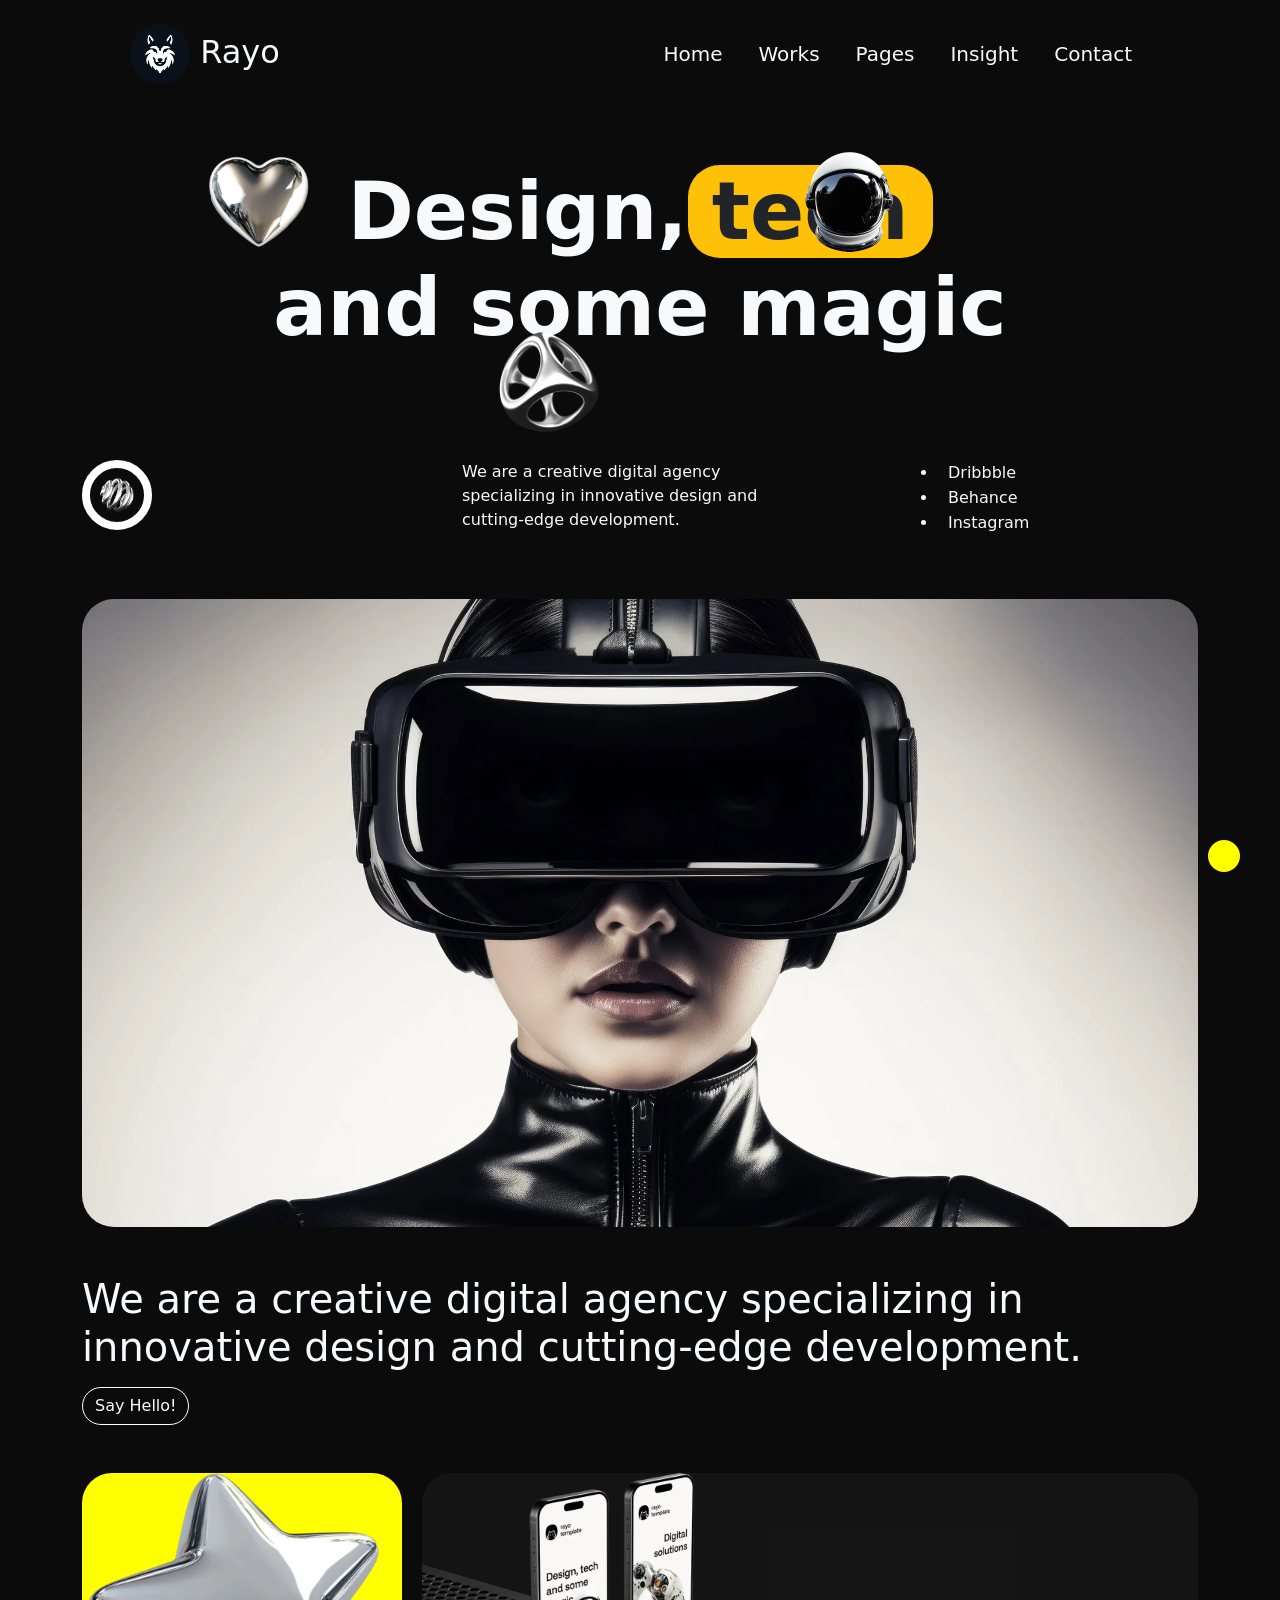
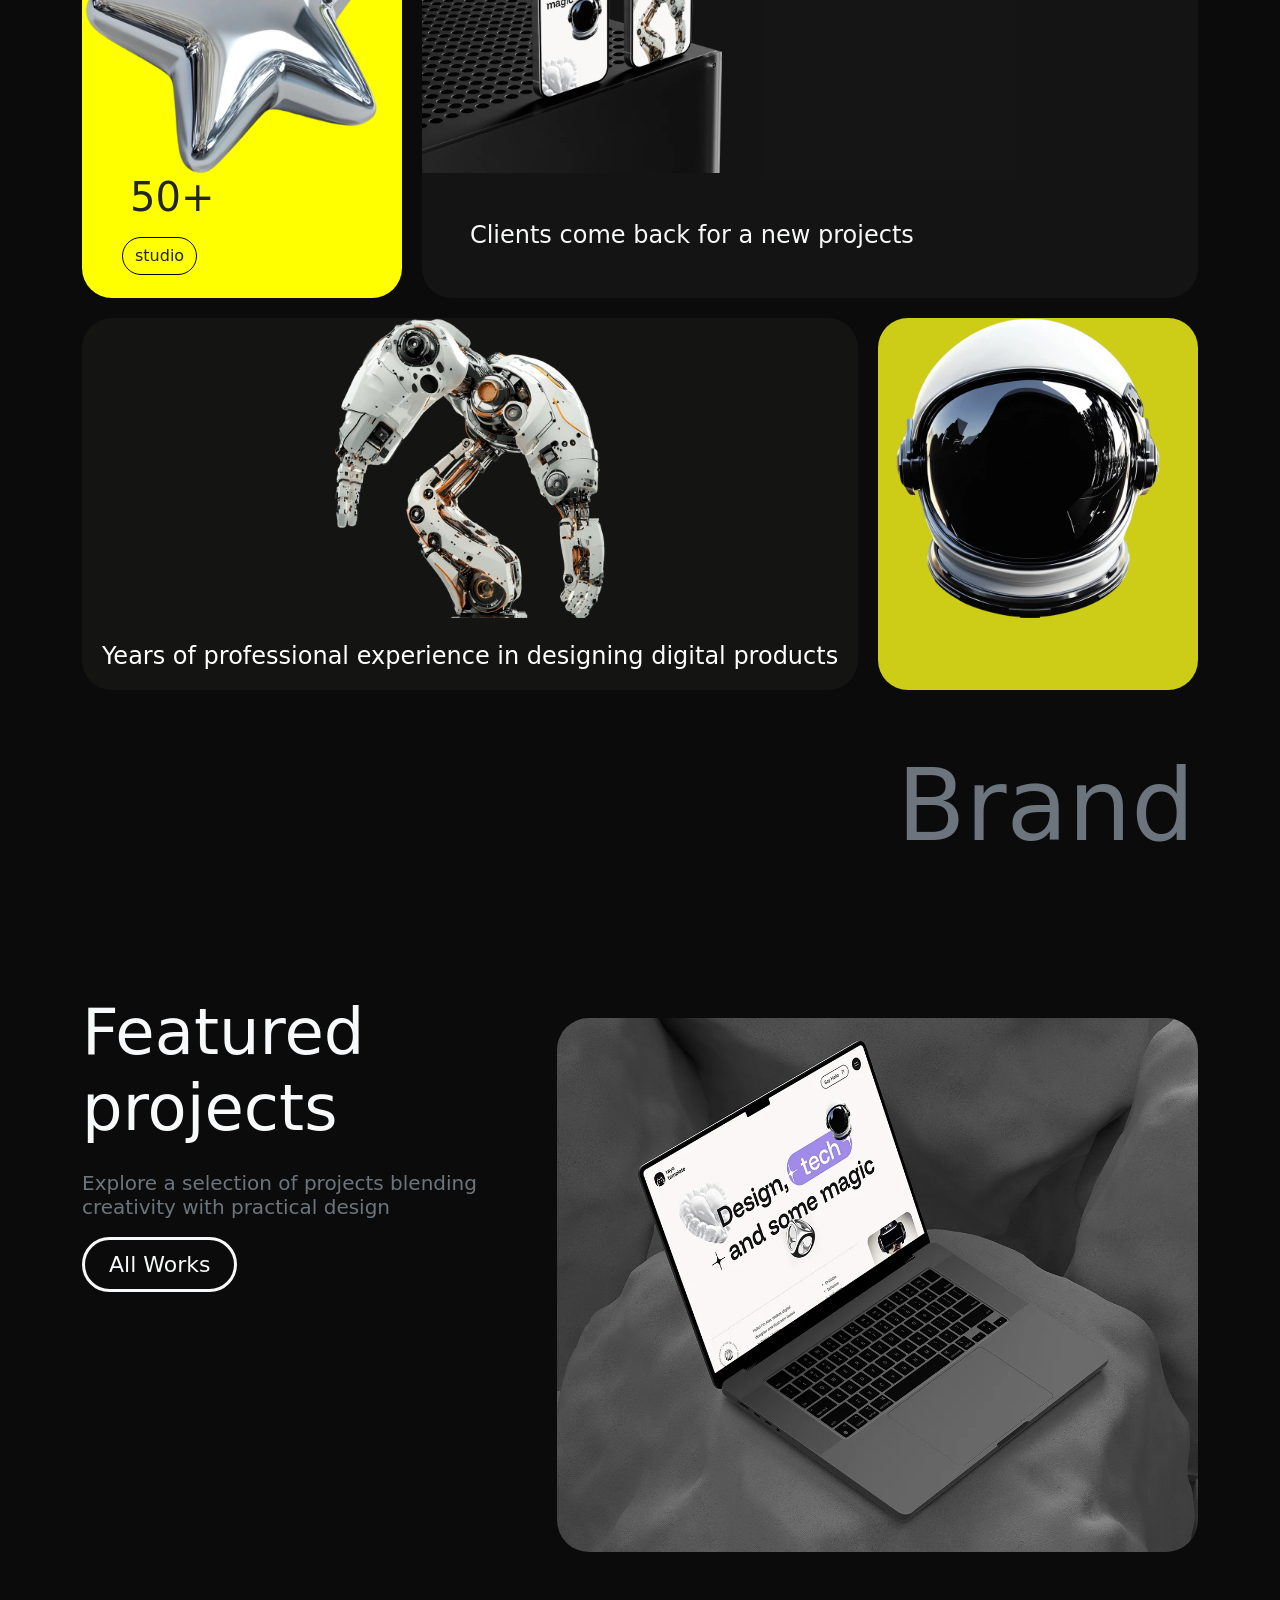
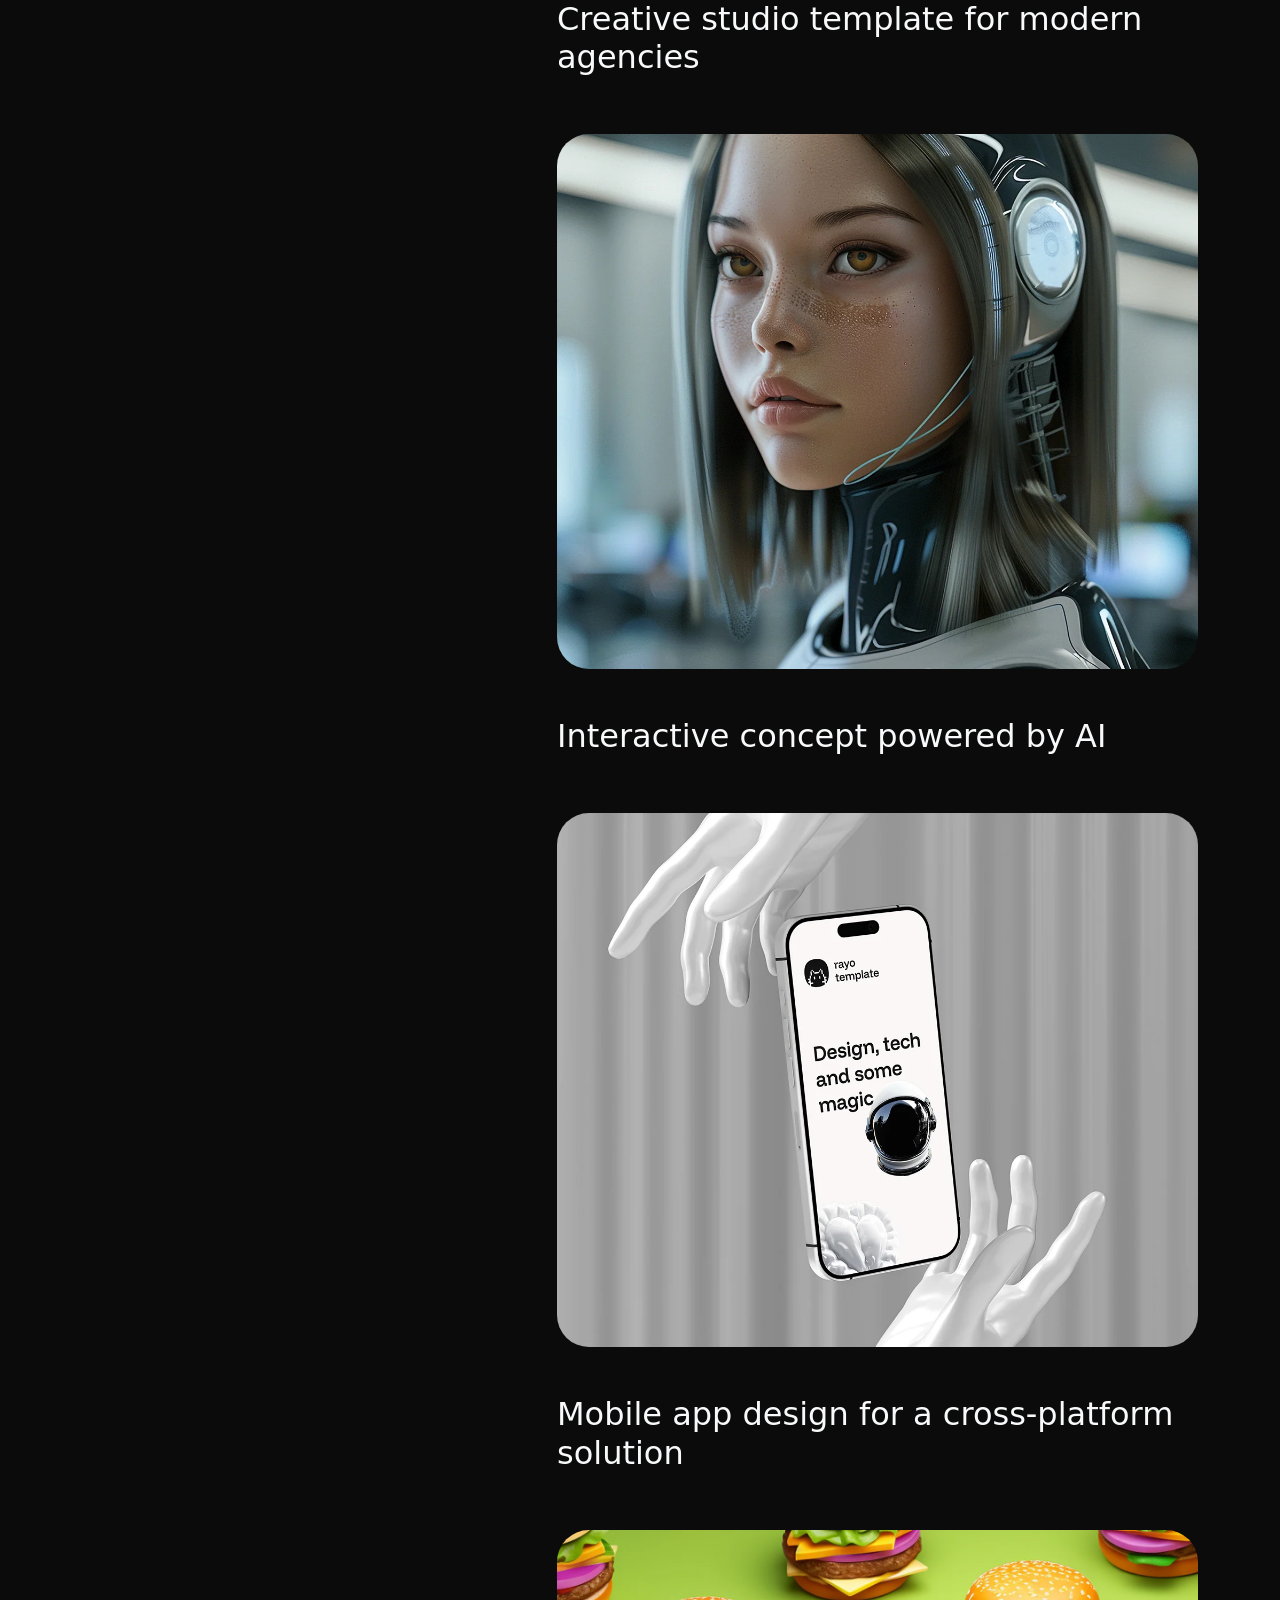
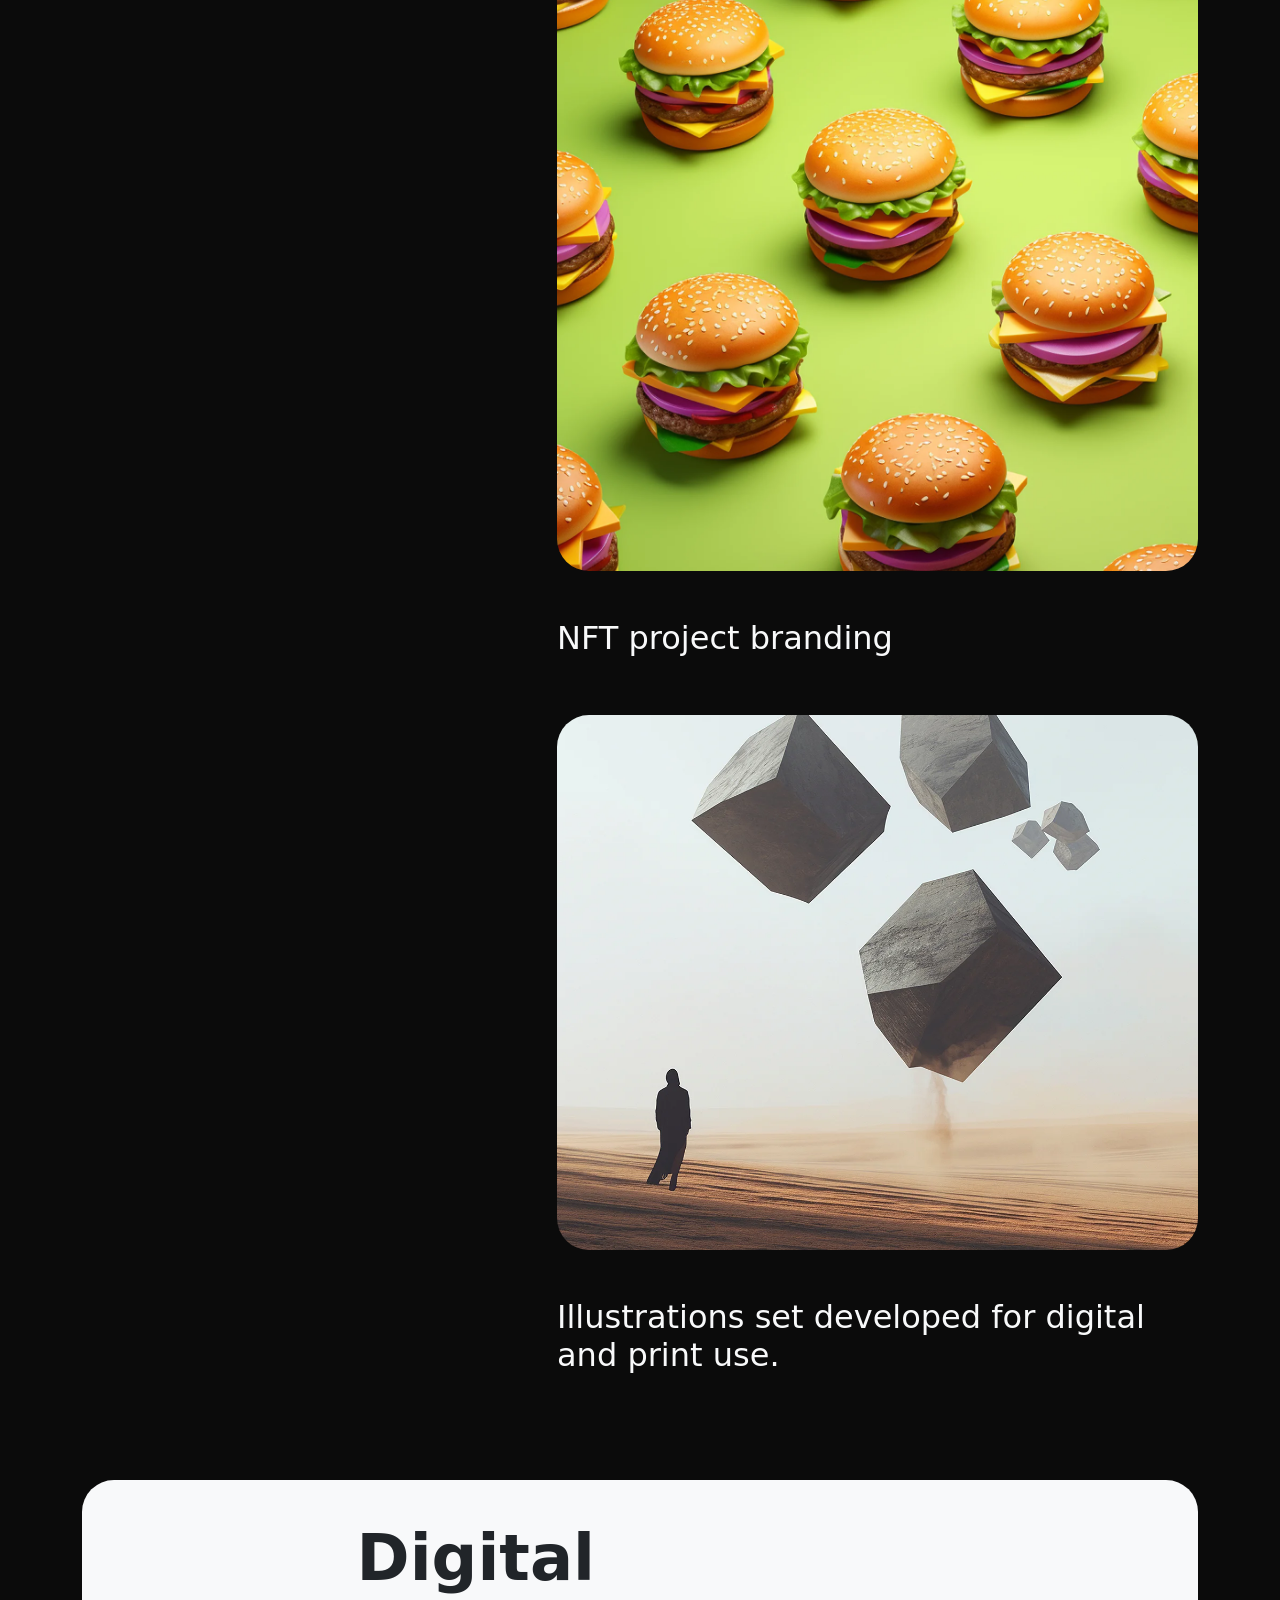
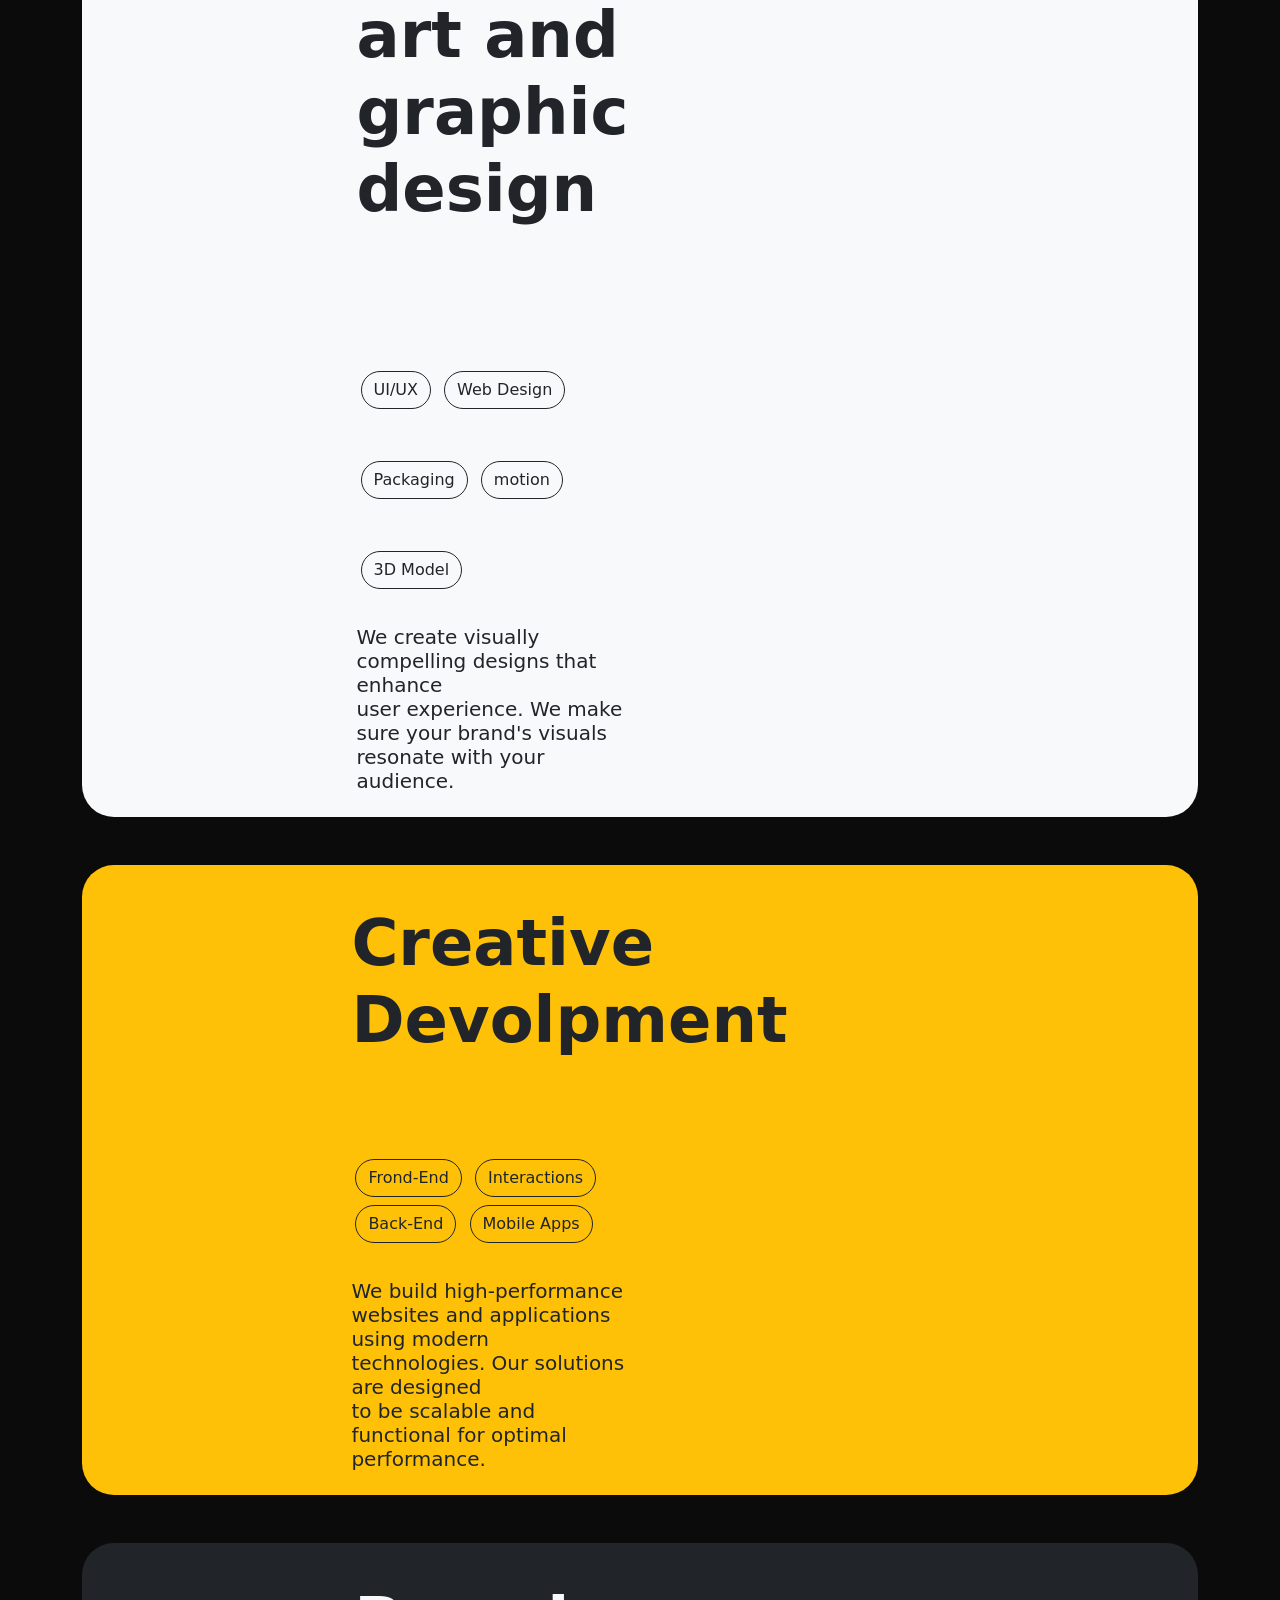
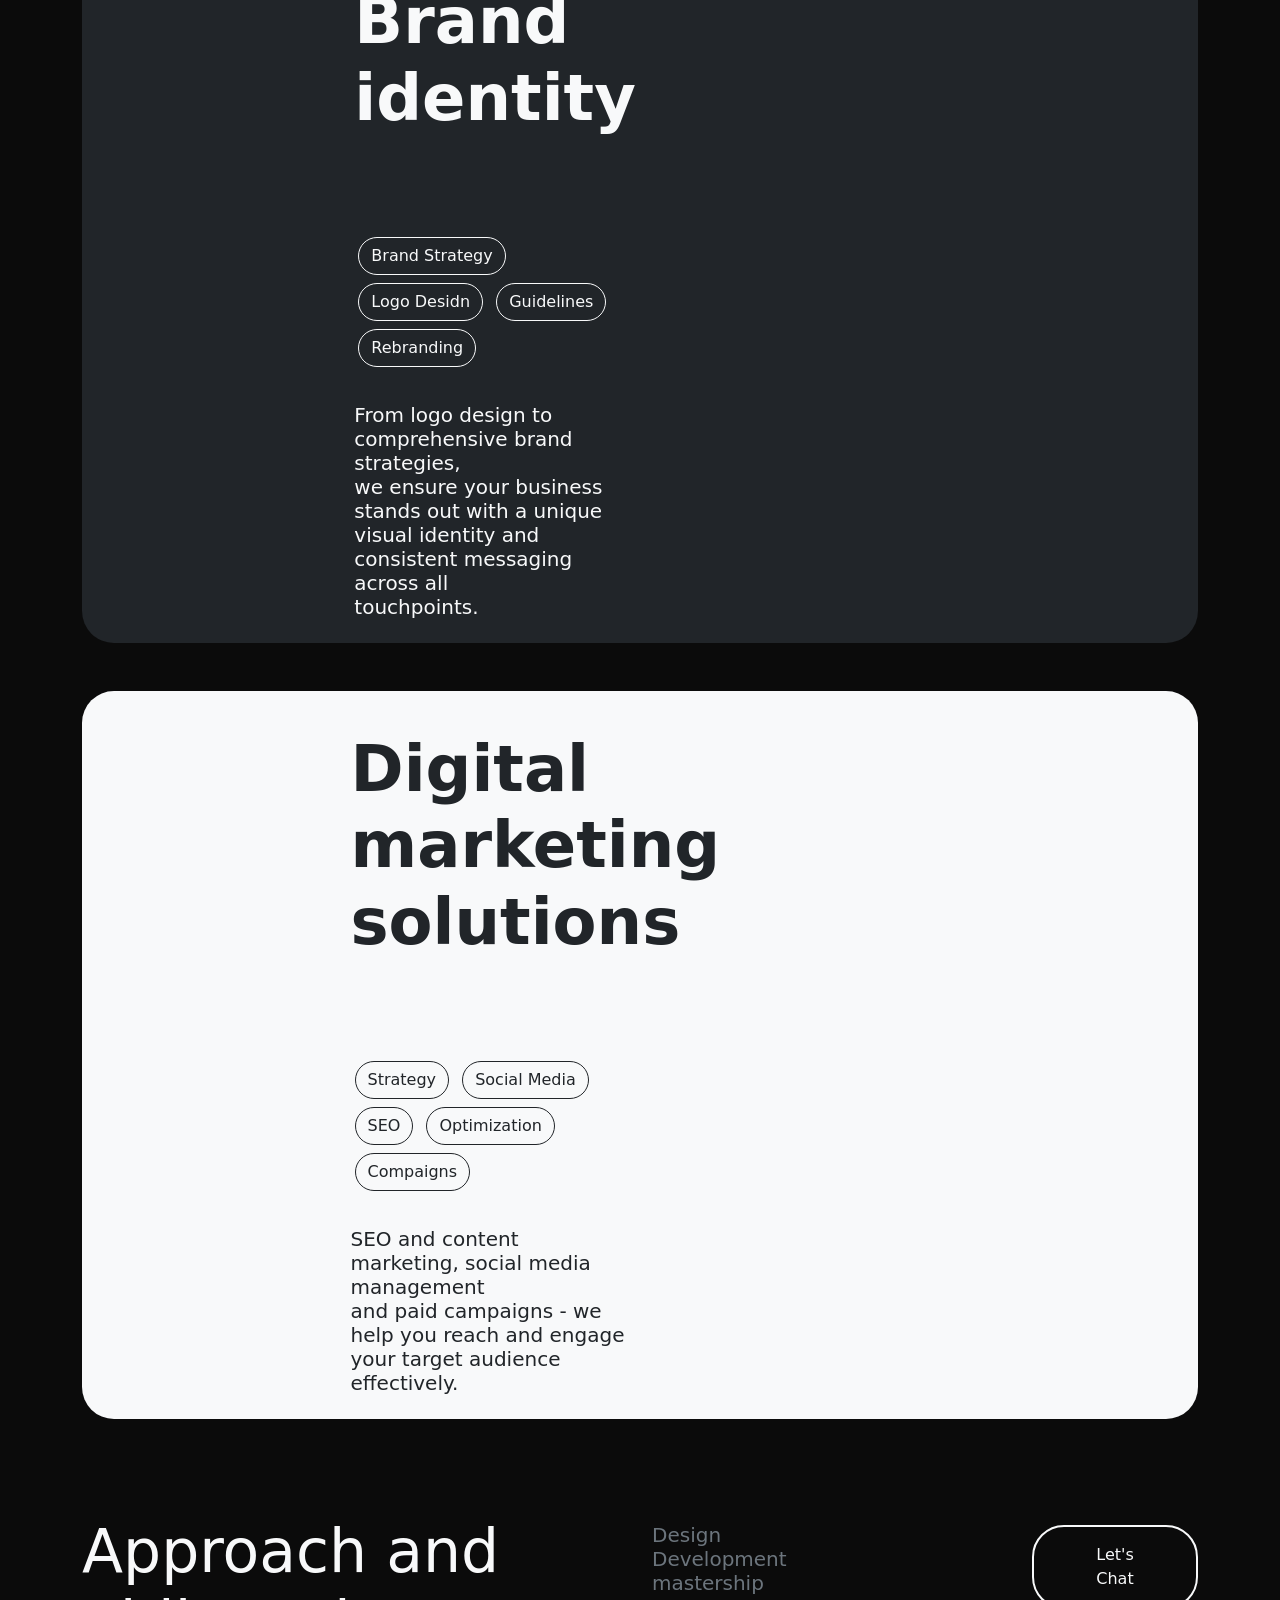
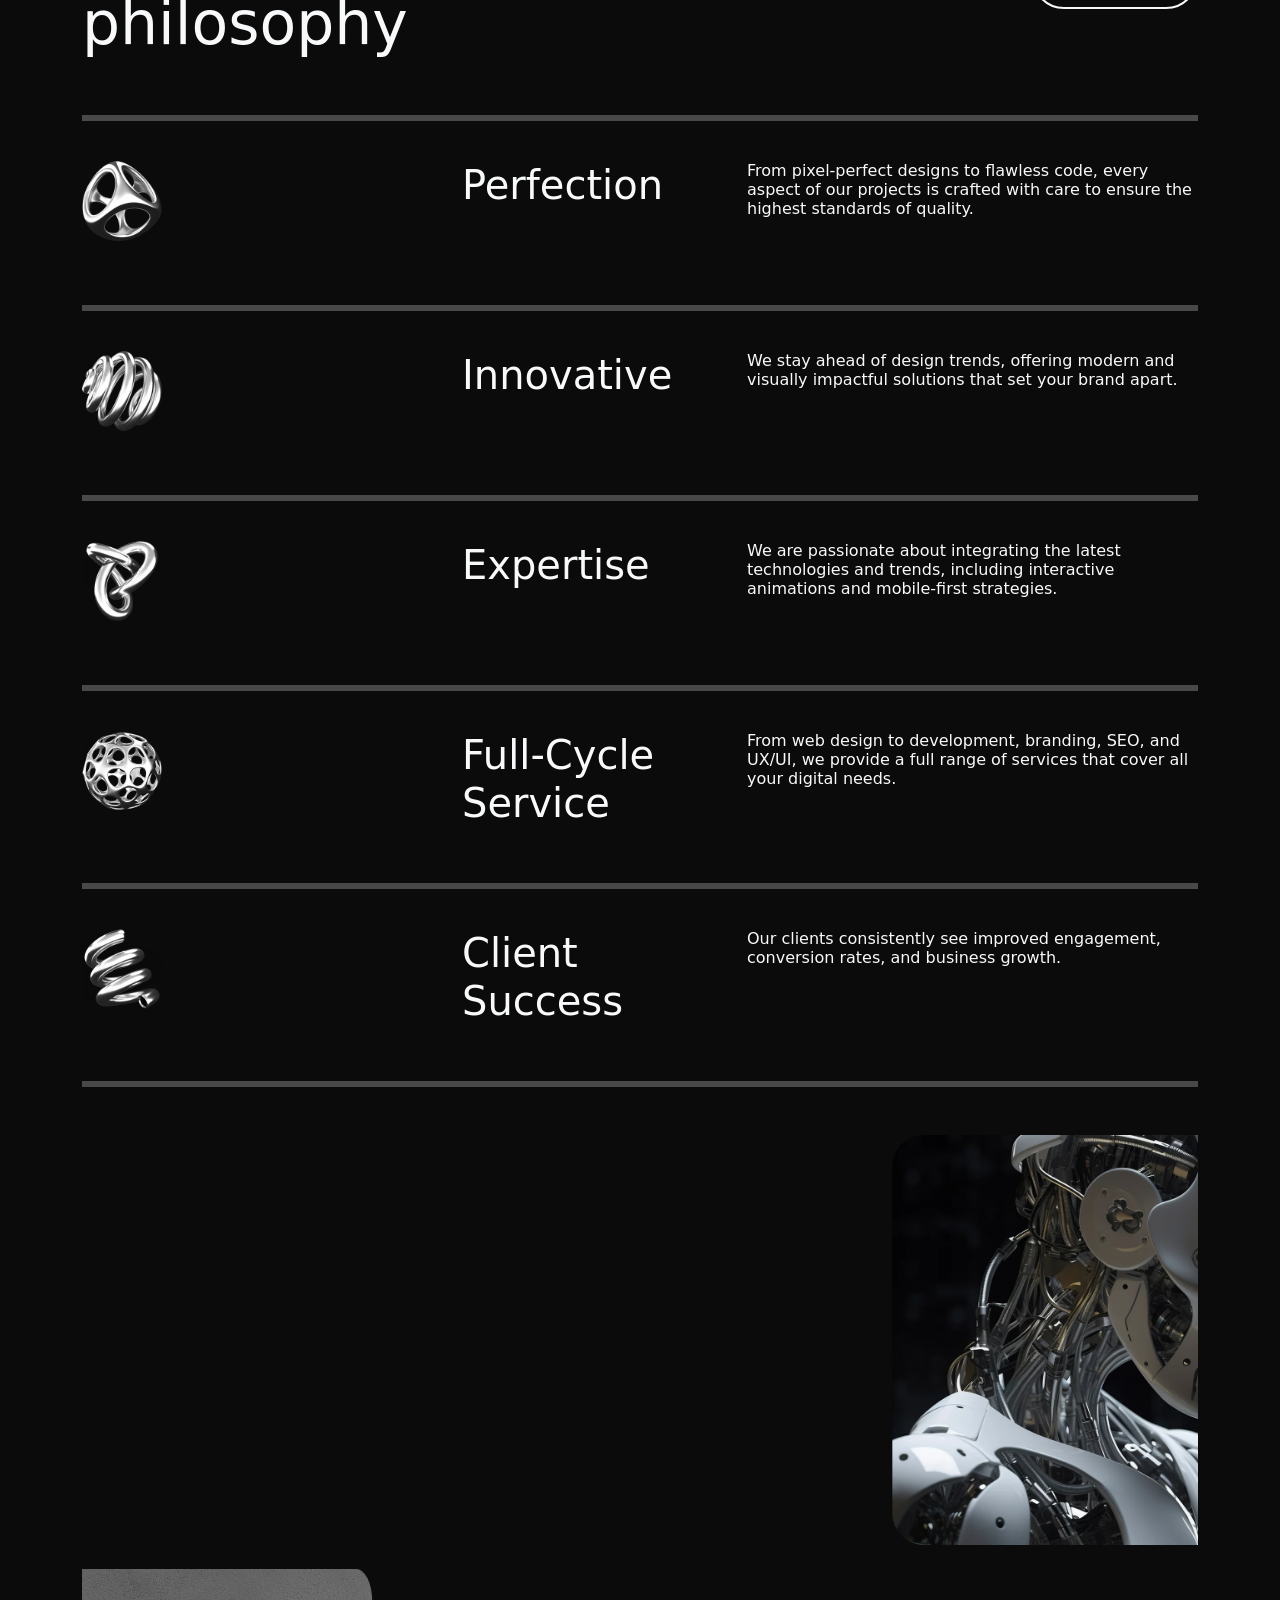
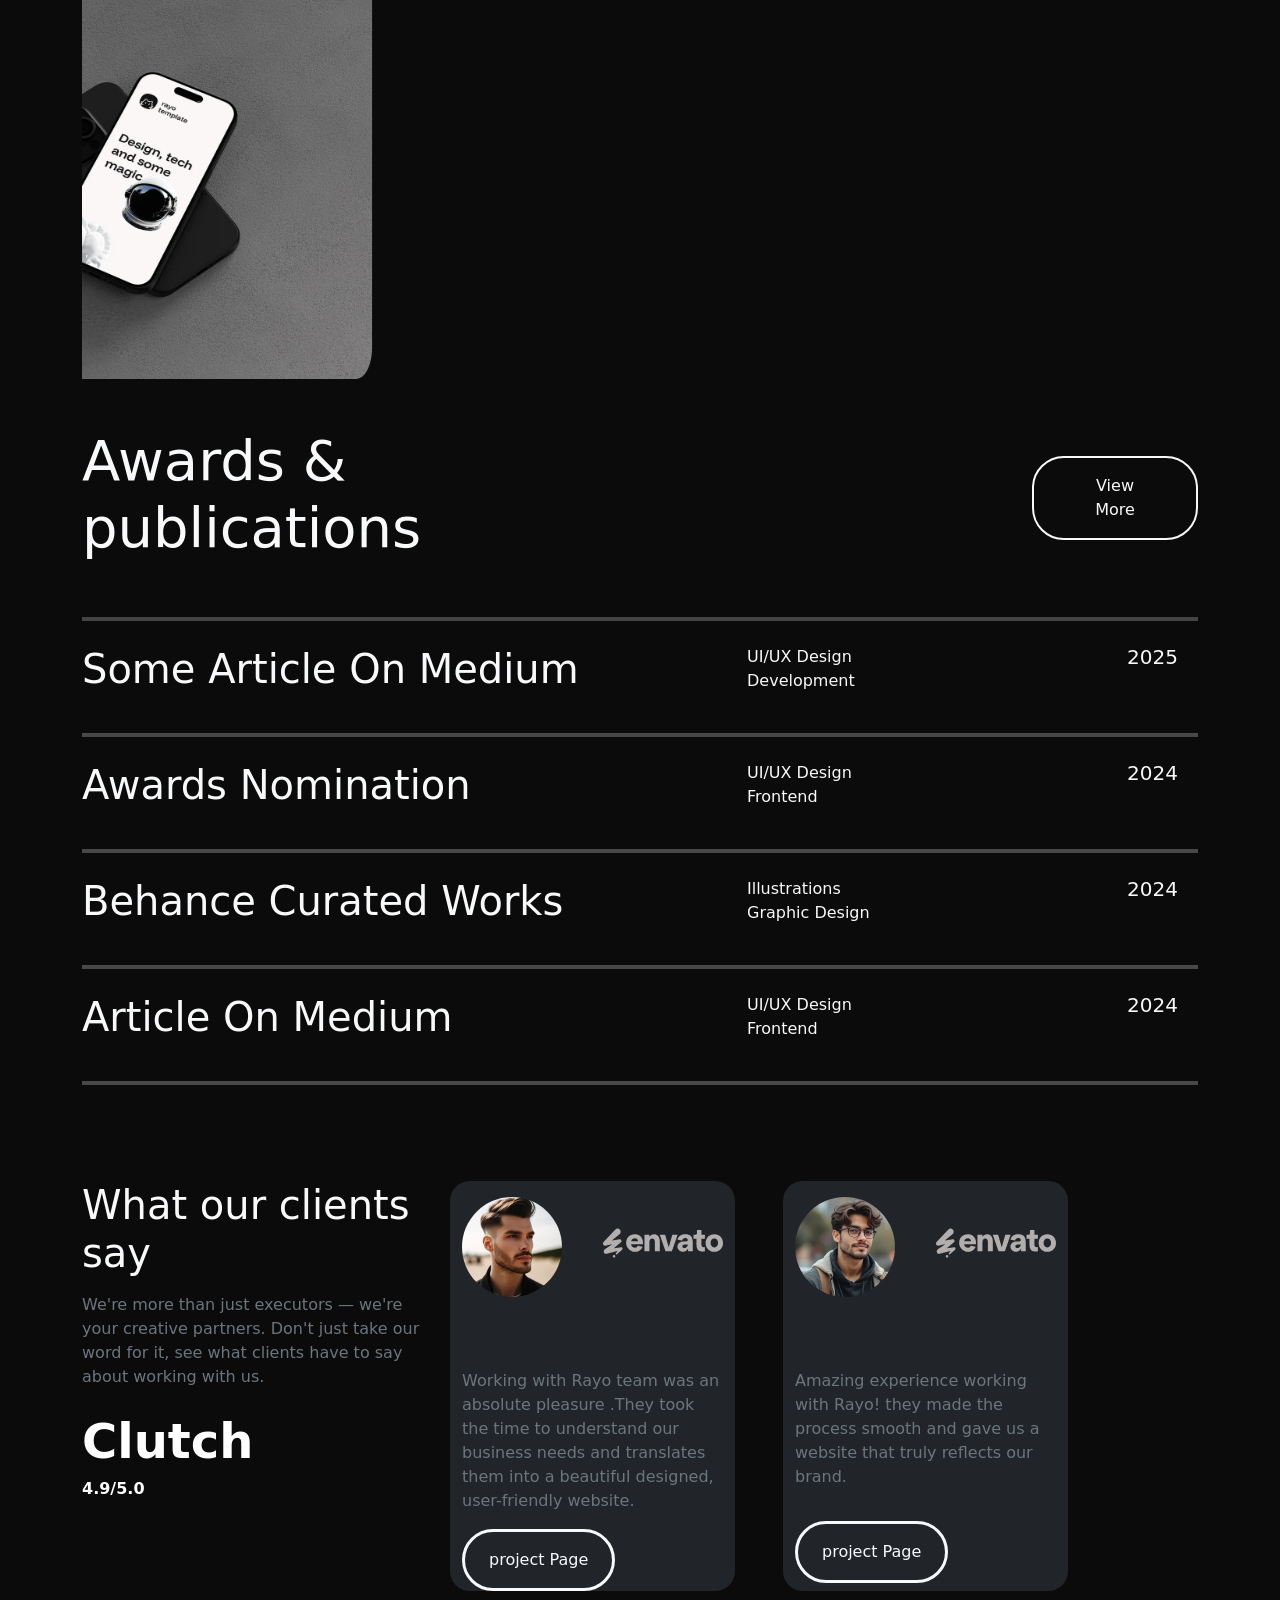
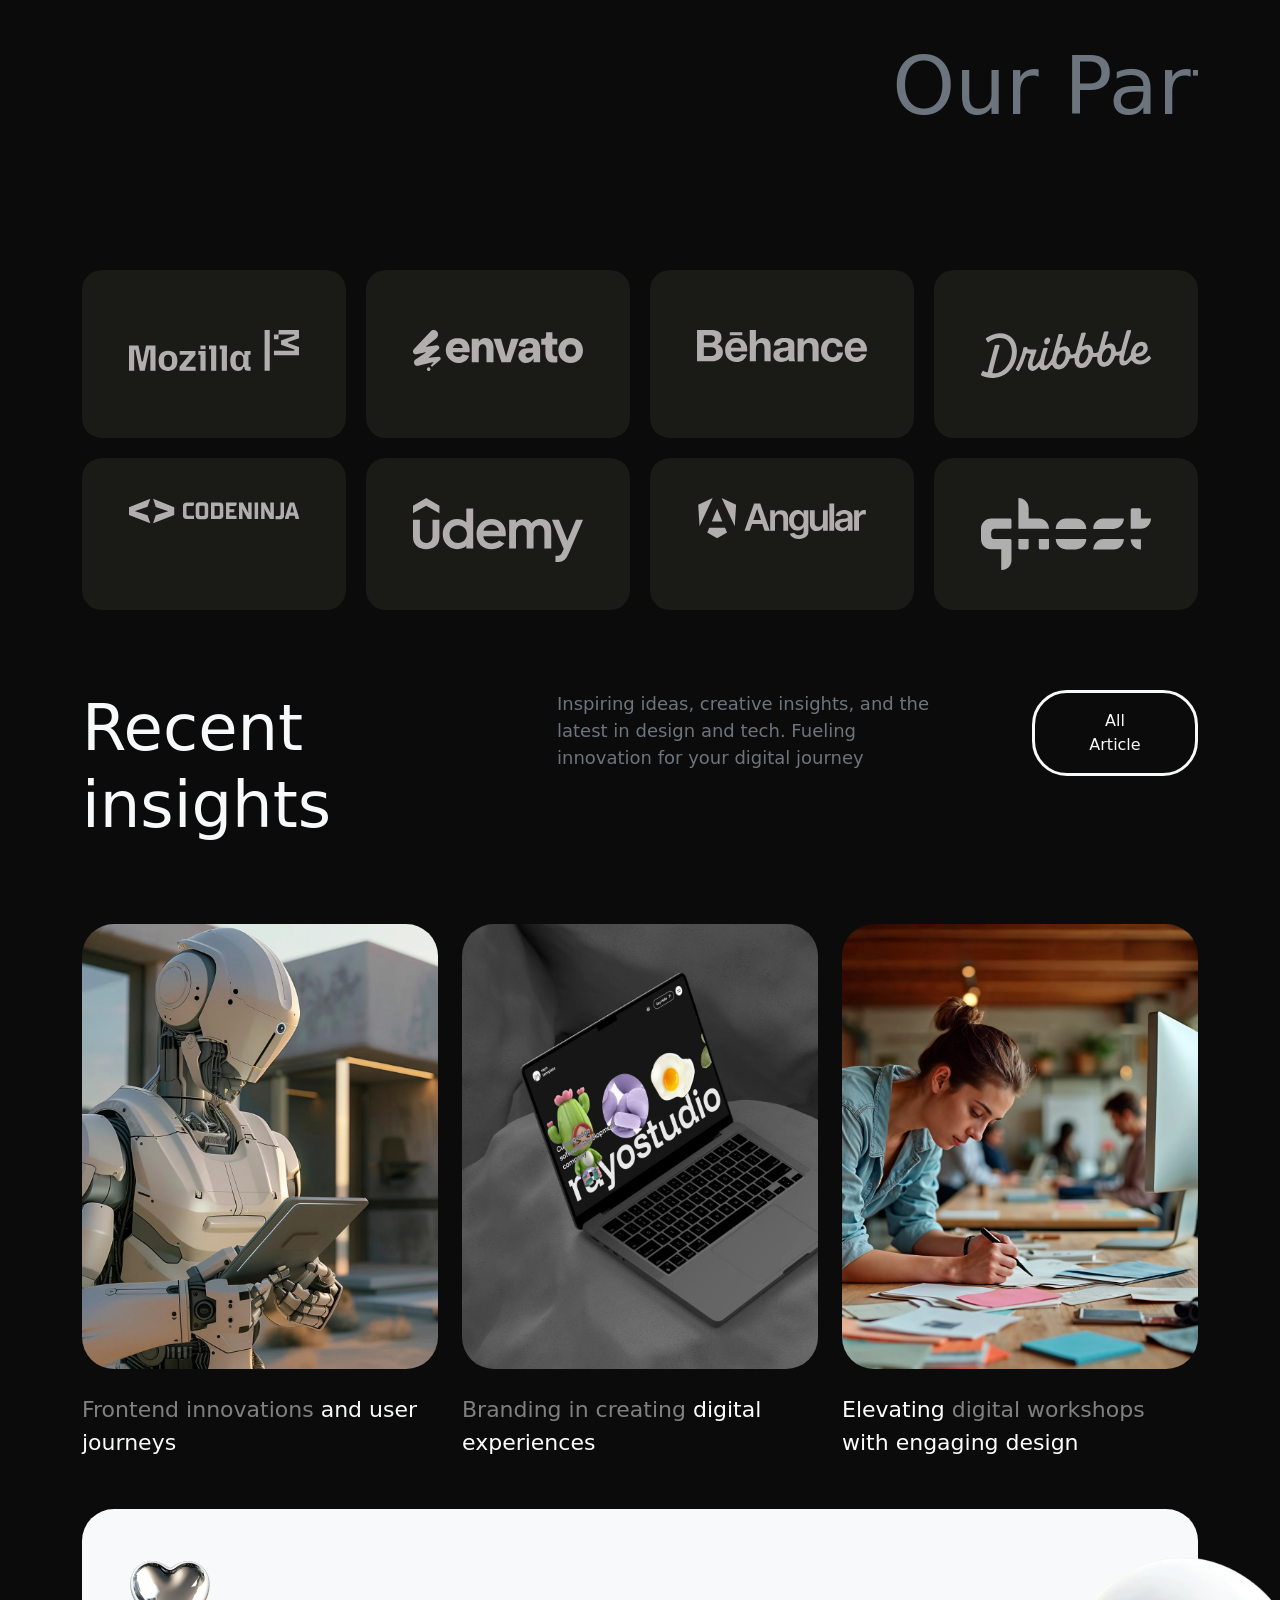
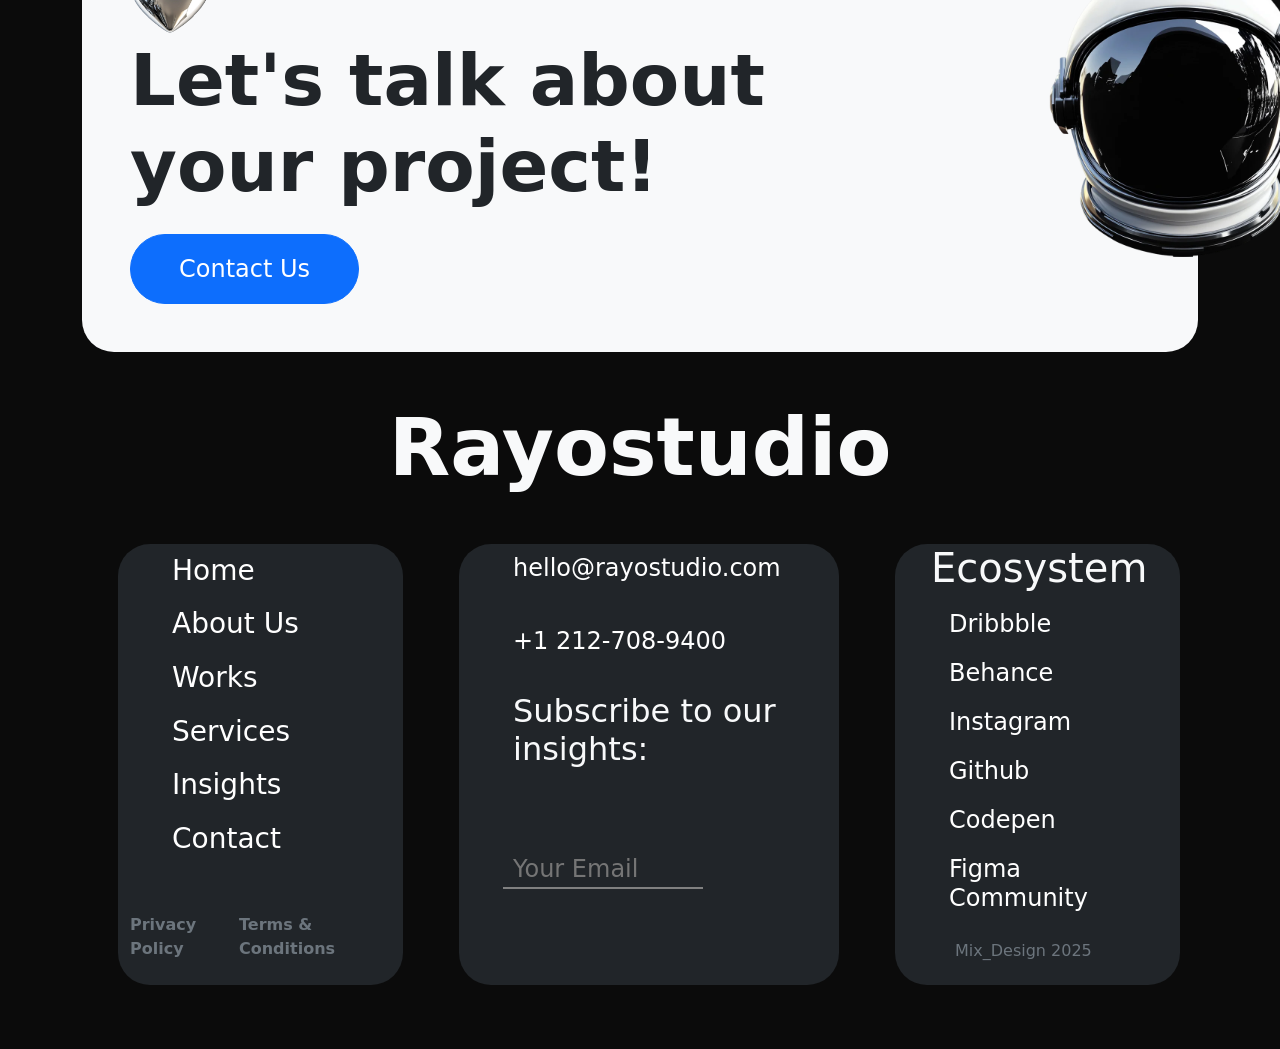
==== commit cadf122b: "Update index.html" ====
--- a/index.html
+++ b/index.html
@@ -28,7 +28,7 @@
         <nav class="navbar navbar-expand-lg my-3 px-lg-5" id="navbar">
             <b class="bold h2 text-light">
                 <img class=rounded-5
-                    src="/images/wolf.png"
+                    src="./wolf.png"
                     alt="..." height="60px"> Rayo</b>
             <button class="navbar-toggler" type="button" data-bs-toggle="collapse" data-bs-target="#menu">
                 <i class="fa-solid fa-bars text-light"></i>
@@ -64,12 +64,12 @@
                 </div>
                 <div class="col col-lg-8 position-relative">
                     <img class="aa d-none d-md-block"
-                        src="/images/silverheart.webp" alt=""
+                        src="./silverheart.webp" alt=""
                         height="100">
                     <img class="bb d-none d-md-block"
-                        src="/images/helmet.webp" alt="" height="100">
+                        src="./helmet.webp" alt="" height="100">
                     <img class="cc d-none d-md-block"
-                        src="/images/dice.webp" alt="" height="100">
+                        src="./dice.webp" alt="" height="100">
                 </div>
             </div>
         </section>
@@ -77,7 +77,7 @@
         <section class="my-5 ">
             <div class="row">
                 <div class="col d-none d-md-block">
-                    <img class="ss" src="/images/sringroll.webp"
+                    <img class="ss" src="./sringroll.webp"
                         alt="" height="70px">
                 </div>
                 <div class="col text-light">
@@ -93,7 +93,7 @@
                 </div>
             </div>
             <img class="img-fluid my-5 rounded-5"
-                src="/images/blen" alt="">
+                src="./blen" alt="">
             <p class="text-light display-6">We are a creative digital agency specializing in innovative design and
                 cutting-edge development.</p>
             <button class="btn text-light border-white rounded-5">Say Hello!</button>
@@ -101,21 +101,21 @@
 
         <section class="grid my-5">
             <div class="g1">
-                <img src="/images/star.webp" alt="">
+                <img src="./star.webp" alt="">
                 <h1 class="mx-5 ">50+</h1>
                 <button class="btn btn-rounded-5"> studio</button>
             </div>
             <div class="g2">
-                <img src="/images/twophone.webp" alt="">
+                <img src="./twophone.webp" alt="">
                 <p class="text-light m-5 h4">Clients come back for a new projects</p>
             </div>
             <div class="g3">
-                <img src="/images/robo" alt="">
+                <img src="./robo" alt="">
                 <p>Years of professional experience in designing digital products</p>
 
             </div>
             <div class="g4">
-                <img src="/images/helmet.webp" alt="">
+                <img src="./helmet.webp" alt="">
             </div>
         </section>
 
@@ -159,15 +159,15 @@
                     <button class="btn rounded-5 border-light border-3 text-light p-2 px-4"> <span class="aw">All Works</span></button>
                 </div>
                 <div class="left col-lg-7 col-md-7 col-sm-12">
-                    <img class="img-fluid  my-5 w-100 rounded-5" src="/images/laptop.webp" alt="">
+                    <img class="img-fluid  my-5 w-100 rounded-5" src="./laptop.webp" alt="">
                     <p class="text-light h2">Creative studio template for modern agencies</p>
-                    <img class="img-fluid  my-5 w-100 rounded-5" src="/images/ai.webp" alt="">
+                    <img class="img-fluid  my-5 w-100 rounded-5" src="./ai.webp" alt="">
                     <p class="text-light h2">Interactive concept powered by AI</p>
-                    <img class="img-fluid  my-5 w-100 rounded-5" src="/images/handphone.webp" alt="">
+                    <img class="img-fluid  my-5 w-100 rounded-5" src="./handphone.webp" alt="">
                     <p class="text-light h2">Mobile app design for a cross-platform solution</p>
-                    <img class="img-fluid  my-5 w-100 rounded-5" src="/images/burger.webp" alt="">
+                    <img class="img-fluid  my-5 w-100 rounded-5" src="./burger.webp" alt="">
                     <p class="text-light h2">NFT project branding</p>
-                    <img class="img-fluid  my-5 w-100 rounded-5" src="/images/rock.webp" alt="">
+                    <img class="img-fluid  my-5 w-100 rounded-5" src="./rock.webp" alt="">
                     <p class="text-light h2">Illustrations set developed for digital and print use.</p>
                 </div>
             </div>
@@ -258,7 +258,7 @@
         <section class="list mb-5">
             <div class="row py-4">
                 <div class="col-lg-4 col-md-12 col-sm-12">
-                    <img class="mb-4" src="/images/dice.webp" height="80" alt="">
+                    <img class="mb-4" src="./dice.webp" height="80" alt="">
                 </div>
                 <div class="col-lg-3 col-md-12 col-sm-12">
                     <h1 class="text-light me-4 mb-3">Perfection</h1>
@@ -274,7 +274,7 @@
 
             <div class="row py-4">
                 <div class="col-lg-4 col-md-12 col-sm-12">
-                    <img class="mb-4" src="/images/sringroll.webp" height="80" alt="">
+                    <img class="mb-4" src="./sringroll.webp" height="80" alt="">
                 </div>
                 <div class="col-lg-3 col-md-12 col-sm-12">
                     <h1 class="text-light me-4 mb-3">Innovative</h1>
@@ -290,7 +290,7 @@
 
             <div class="row py-4">
                 <div class="col-lg-4 col-md-12 col-sm-12">
-                    <img class="mb-4" src="/images/scripple.webp" height="80" alt="">
+                    <img class="mb-4" src="./scripple.webp" height="80" alt="">
                 </div>
                 <div class="col-lg-3 col-md-12 col-sm-12">
                     <h1 class="text-light me-4 mb-3">Expertise</h1>
@@ -306,7 +306,7 @@
 
             <div class="row py-4">
                 <div class="col-lg-4 col-md-12 col-sm-12">
-                    <img class="mb-4" src="/images/gollam.webp" height="80" alt="">
+                    <img class="mb-4" src="./gollam.webp" height="80" alt="">
                 </div>
                 <div class="col-lg-3 col-md-12 col-sm-12">
                     <h1 class="text-light me-4 mb-3">Full-Cycle Service</h1>
@@ -321,7 +321,7 @@
 
             <div class="row py-4">
                 <div class="col-lg-4 col-md-12 col-sm-12">
-                    <img class="mb-4" src="/images/spring.webp" height="80" alt="">
+                    <img class="mb-4" src="./spring.webp" height="80" alt="">
                 </div>
                 <div class="col-lg-3 col-md-12 col-sm-12">
                     <h1 class="text-light me-4 mb-3">Client Success</h1>
@@ -337,14 +337,14 @@
             <div class="row d-flex">
                 <div class="col d-flex">
                     <marquee>
-                        <img class="img-fluid rounded-5" src="/images/robort.webp" style="width: 500px; height: 410px;" alt="">
-                        <img class="img-fluid rounded-5 ps-3" src="/images/ai.webp" style="width: 500px; height: 410px;" alt="">
-                        <img class="img-fluid rounded-5 ps-3" src="/images/handphone.webp" style="width: 500px; height: 410px;" alt="">
-                        <img class="img-fluid rounded-5 ps-3" src="/images/laptop.webp"  style="width: 500px; height: 410px;"alt="">
-                        <img class="img-fluid rounded-5" src="/images/robort.webp" style="width: 500px; height: 410px;" alt="">
-                        <img class="img-fluid rounded-5 ps-3" src="/images/ai.webp" style="width: 500px; height: 410px;" alt="">
-                        <img class="img-fluid rounded-5 ps-3" src="/images/handphone.webp" style="width: 500px; height: 410px;" alt="">
-                        <img class="img-fluid rounded-5 ps-3" src="/images/laptop.webp"  style="width: 500px; height: 410px;"alt="">
+                        <img class="img-fluid rounded-5" src="./robort.webp" style="width: 500px; height: 410px;" alt="">
+                        <img class="img-fluid rounded-5 ps-3" src="./ai.webp" style="width: 500px; height: 410px;" alt="">
+                        <img class="img-fluid rounded-5 ps-3" src="./handphone.webp" style="width: 500px; height: 410px;" alt="">
+                        <img class="img-fluid rounded-5 ps-3" src="./laptop.webp"  style="width: 500px; height: 410px;"alt="">
+                        <img class="img-fluid rounded-5" src="./robort.webp" style="width: 500px; height: 410px;" alt="">
+                        <img class="img-fluid rounded-5 ps-3" src="./ai.webp" style="width: 500px; height: 410px;" alt="">
+                        <img class="img-fluid rounded-5 ps-3" src="./handphone.webp" style="width: 500px; height: 410px;" alt="">
+                        <img class="img-fluid rounded-5 ps-3" src="./laptop.webp"  style="width: 500px; height: 410px;"alt="">
                     </marquee>
                 </div>
             </div>
@@ -354,14 +354,14 @@
             <div class="row d-flex">
                 <div class="col d-flex">
                     <marquee behavior="" direction="right">
-                        <img class="img-fluid rounded-5" src="/images/drone.webp" style="width: 500px; height: 410px;" alt="">
-                        <img class="img-fluid rounded-5 px-3" src="/images/rock.webp" style="width: 500px; height: 410px;" alt="">
-                        <img class="img-fluid rounded-5" src="/images/lens.webp" style="width: 500px; height: 410px;" alt="">
-                        <img class="img-fluid rounded-5 px-3" src="/images/design.webp" style="width: 500px; height: 410px;" alt="">
-                        <img class="img-fluid rounded-5" src="/images/drone.webp" style="width: 500px; height: 410px;" alt="">
-                        <img class="img-fluid rounded-5 px-3" src="/images/rock.webp" style="width: 500px; height: 410px;" alt="">
-                        <img class="img-fluid rounded-5" src="/images/lens.webp" style="width: 500px; height: 410px;" alt="">
-                        <img class="img-fluid rounded-5 px-3" src="/images/design.webp" style="width: 500px; height: 410px;" alt="">
+                        <img class="img-fluid rounded-5" src="./drone.webp" style="width: 500px; height: 410px;" alt="">
+                        <img class="img-fluid rounded-5 px-3" src="./rock.webp" style="width: 500px; height: 410px;" alt="">
+                        <img class="img-fluid rounded-5" src="./lens.webp" style="width: 500px; height: 410px;" alt="">
+                        <img class="img-fluid rounded-5 px-3" src="./design.webp" style="width: 500px; height: 410px;" alt="">
+                        <img class="img-fluid rounded-5" src="./drone.webp" style="width: 500px; height: 410px;" alt="">
+                        <img class="img-fluid rounded-5 px-3" src="./rock.webp" style="width: 500px; height: 410px;" alt="">
+                        <img class="img-fluid rounded-5" src="./lens.webp" style="width: 500px; height: 410px;" alt="">
+                        <img class="img-fluid rounded-5 px-3" src="./design.webp" style="width: 500px; height: 410px;" alt="">
                     </marquee>
                 </div>
             </div>
@@ -456,16 +456,16 @@
                 </div>
                 <div class="mt-5 col-12 col-md-10 col-lg-3  bg-dark me-0 me-md-1 me-lg-5 " style="border-radius: 20px;" >
                     <div class="d-flex justify-content-between">
-                        <img class="img-fluid mb-1  mb-lg-2 mt-3" src="/images/pro1.webp" alt="" style="width: 100px; height: 100px;border-radius:50px;">
-                        <img src="/images/envato.svg" style="width: 120px;" alt="">
+                        <img class="img-fluid mb-1  mb-lg-2 mt-3" src="./pro1.webp" alt="" style="width: 100px; height: 100px;border-radius:50px;">
+                        <img src="./envato.svg" style="width: 120px;" alt="">
                     </div>
                     <p class="text-secondary mt-1  mt-lg-3 pt-5">Working with Rayo team was an absolute pleasure .They took the time to understand our  business needs and translates them into a  beautiful designed, user-friendly website.</p>
                     <button class="btn text-light border-3 border-light rounded-5 px-4 py-3"><span class="pp">project Page</span></button>
                 </div>
                 <div class="mt-5 col-12 col-md-10 col-lg-3 bg-dark" style="border-radius: 20px;">
                     <div class="d-flex justify-content-between">
-                        <img class="img-fluid mb-1 mb-lg-2 mt-3" src="/images/pro2.webp" alt="" style="width: 100px; height: 100px;border-radius:50px;">
-                        <img src="/images/envato.svg" style="width: 120px;" alt="">
+                        <img class="img-fluid mb-1 mb-lg-2 mt-3" src="./pro2.webp" alt="" style="width: 100px; height: 100px;border-radius:50px;">
+                        <img src="./envato.svg" style="width: 120px;" alt="">
                     </div>
                     <p class="text-secondary mt-1 mt-lg-3 pt-5">Amazing experience working with Rayo! they made the process smooth and gave us a website that truly reflects our brand.</p>
                     <button class="btn text-light border-3 border-light rounded-5 px-4 py-3 mt-1 mt-lg-3"><span class="pp2">project Page</span></button>
@@ -480,28 +480,28 @@
 
         <section class="ggrid">
             <div class="gg1">
-                <img class="img-fluid" src="/images/mozilla.svg" alt="">
+                <img class="img-fluid" src="./mozilla.svg" alt="">
             </div>
             <div class="gg2">
-                <img  class="img-fluid" src="/images/envato.svg" alt="">
+                <img  class="img-fluid" src="./envato.svg" alt="">
             </div>
             <div class="gg3">
-                <img class="img-fluid" src="/images/behance.svg" alt="">
+                <img class="img-fluid" src="./behance.svg" alt="">
             </div>
             <div class="gg4">
-                <img class="img-fluid" src="/images/dribbble.svg" alt="">
+                <img class="img-fluid" src="./dribbble.svg" alt="">
             </div>
             <div class="gg5">
-                <img class="img-fluid" src="/images/codeninja.svg" alt="">
+                <img class="img-fluid" src="./codeninja.svg" alt="">
             </div>
             <div class="gg6">
-                <img class="img-fluid" src="/images/udemy.svg" alt="">
+                <img class="img-fluid" src="./udemy.svg" alt="">
             </div>
             <div class="gg7">
-                <img class="img-fluid" src="/images/angular.svg" alt="">
+                <img class="img-fluid" src="./angular.svg" alt="">
             </div>
             <div class="gg8">
-                <img class="img-fluid" src="/images/ghostgaming.svg" alt="">
+                <img class="img-fluid" src="./ghostgaming.svg" alt="">
             </div>
         </section>
 
@@ -522,15 +522,15 @@
         <section class="blog">
             <div class="row">
                 <div class="col-12 col-md-4 col-lg-4">
-                    <img class="img-fluid rounded-5 my-4" src="/images/blog1" width="400px"     alt="" >
+                    <img class="img-fluid rounded-5 my-4" src="./blog1" width="400px"     alt="" >
                     <a class="text-light" href="#"><span>Frontend innovations</span> and user journeys</a>
                 </div>
                 <div class="col-12 col-md-4 col-lg-4">
-                     <img class="img-fluid rounded-5 my-4" src="/images/blog2" width="400px" alt="">
+                     <img class="img-fluid rounded-5 my-4" src="./blog2" width="400px" alt="">
                      <a href="#"><span>Branding in creating</span> digital experiences</a>
                 </div>
                <div class="col-12 col-md-4 col-lg-4">
-                     <img class="img-fluid rounded-5 my-4" src="/images/blog3" width="400px" alt="">
+                     <img class="img-fluid rounded-5 my-4" src="./blog3" width="400px" alt="">
                      <a href="#">Elevating <span>digital workshops</span> with engaging design</a>
                 </div>
             </div>
@@ -539,11 +539,11 @@
         <section class="bg-light rounded-5 my-5 d-flex align-items-center justify-content-between p-5">
             <div class="row">
                 <div class="col-12 col-md-11 col-lg-11">
-                    <img src="/images/silverheart.webp" width="80px" alt=""><h1 class="display-2" style="font-weight: bolder;" >Let's talk about <br> your project!</h1>
+                    <img src="./silverheart.webp" width="80px" alt=""><h1 class="display-2" style="font-weight: bolder;" >Let's talk about <br> your project!</h1>
                     <button class="btn btn-primary rounded-pill py-2 py-md-3 py-lg-3 px-2 px-md-5 px-lg-5 mt-3" style="font-size: 24px; font-weight: 500;">Contact Us</button>
                 </div>
                 <div class="d-none d-xl-block col-lg-1 ">
-                    <img src="/images/helmet.webp" width="300px" alt="">
+                    <img src="./helmet.webp" width="300px" alt="">
                 </div>
             </div>
         </section>
